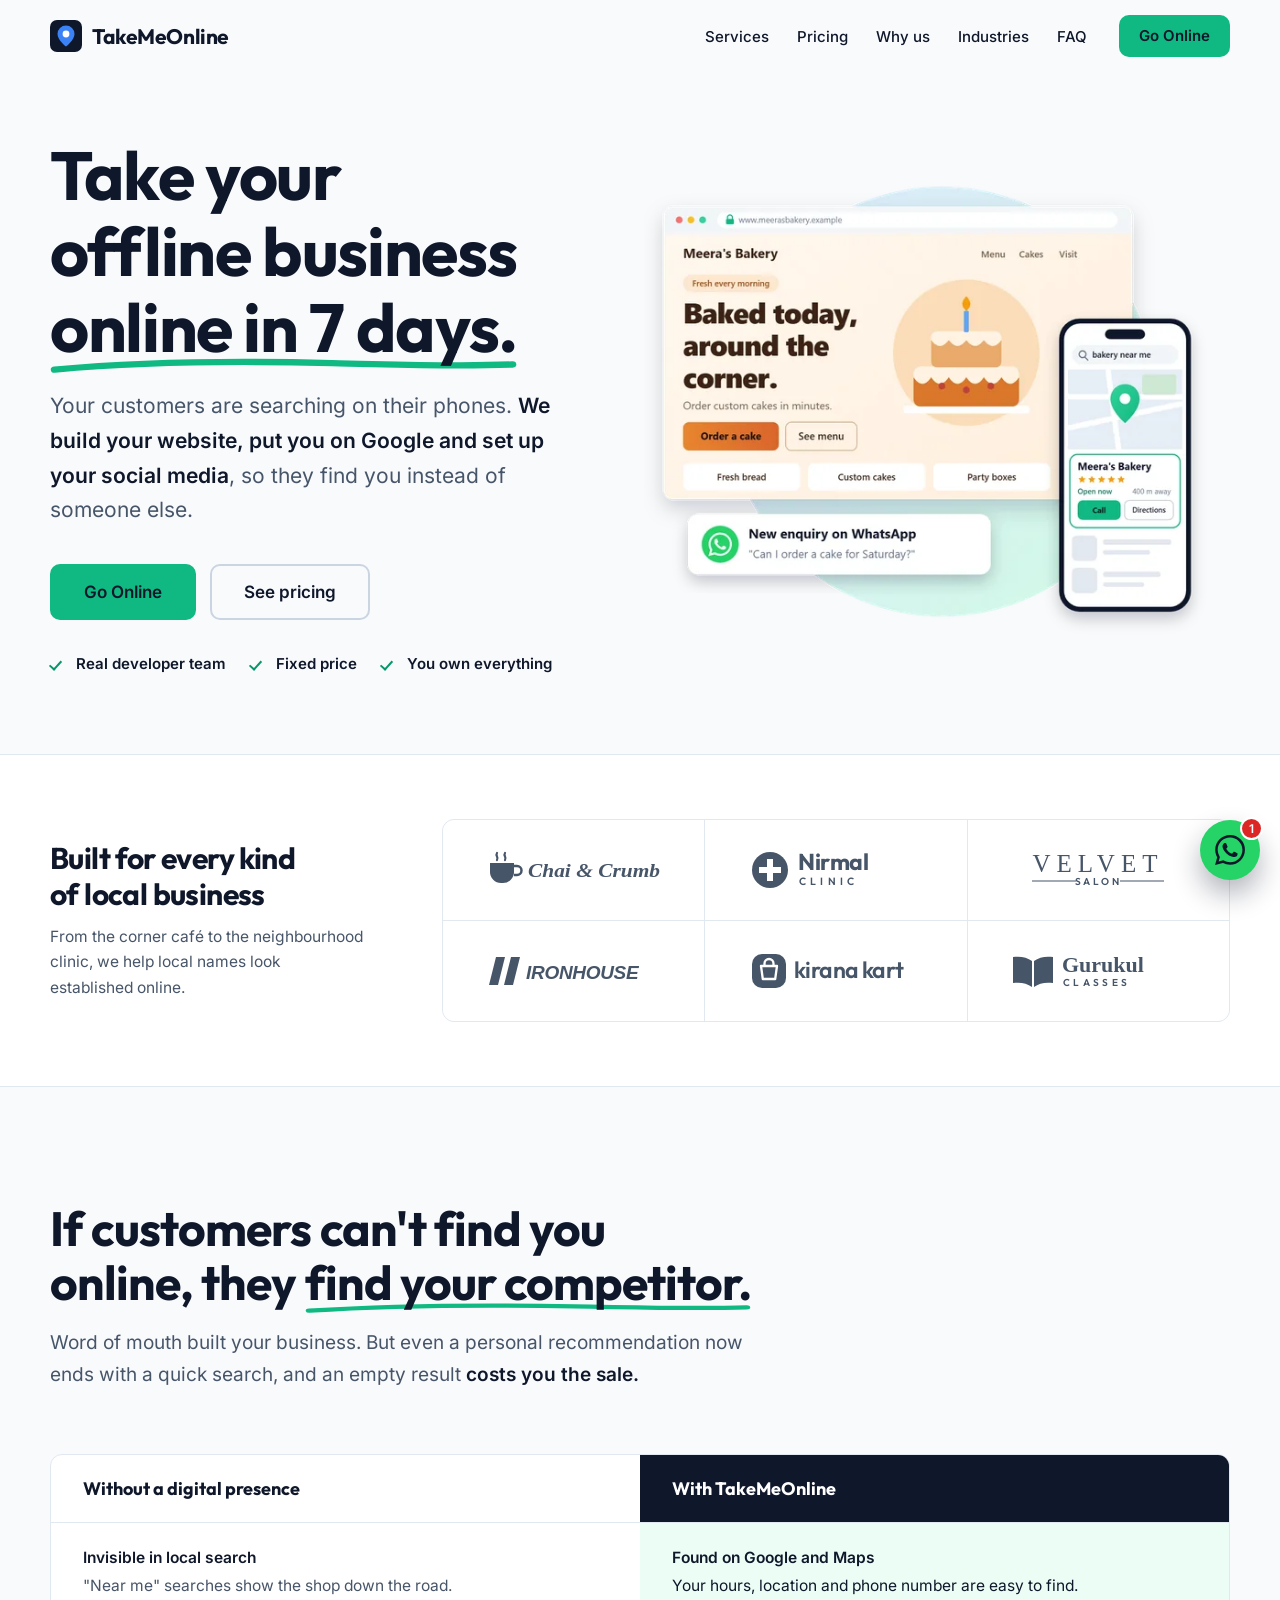
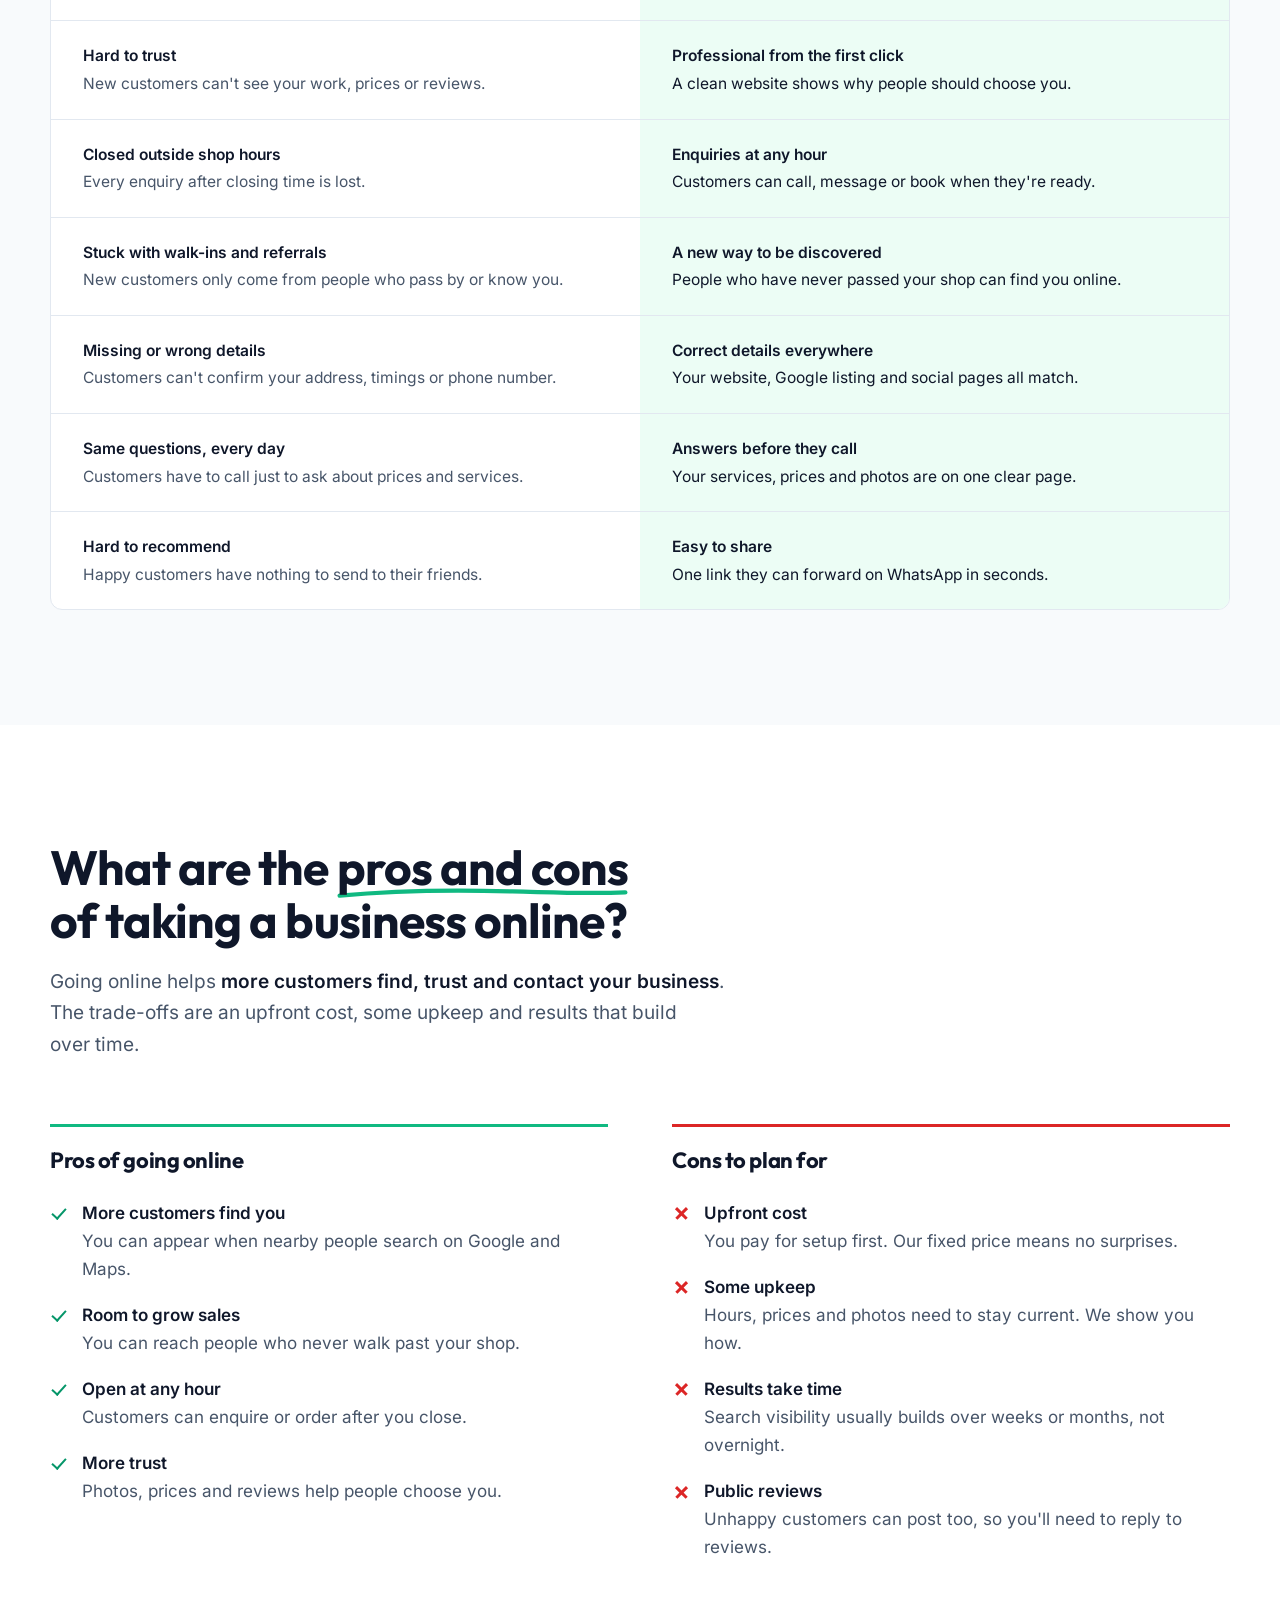
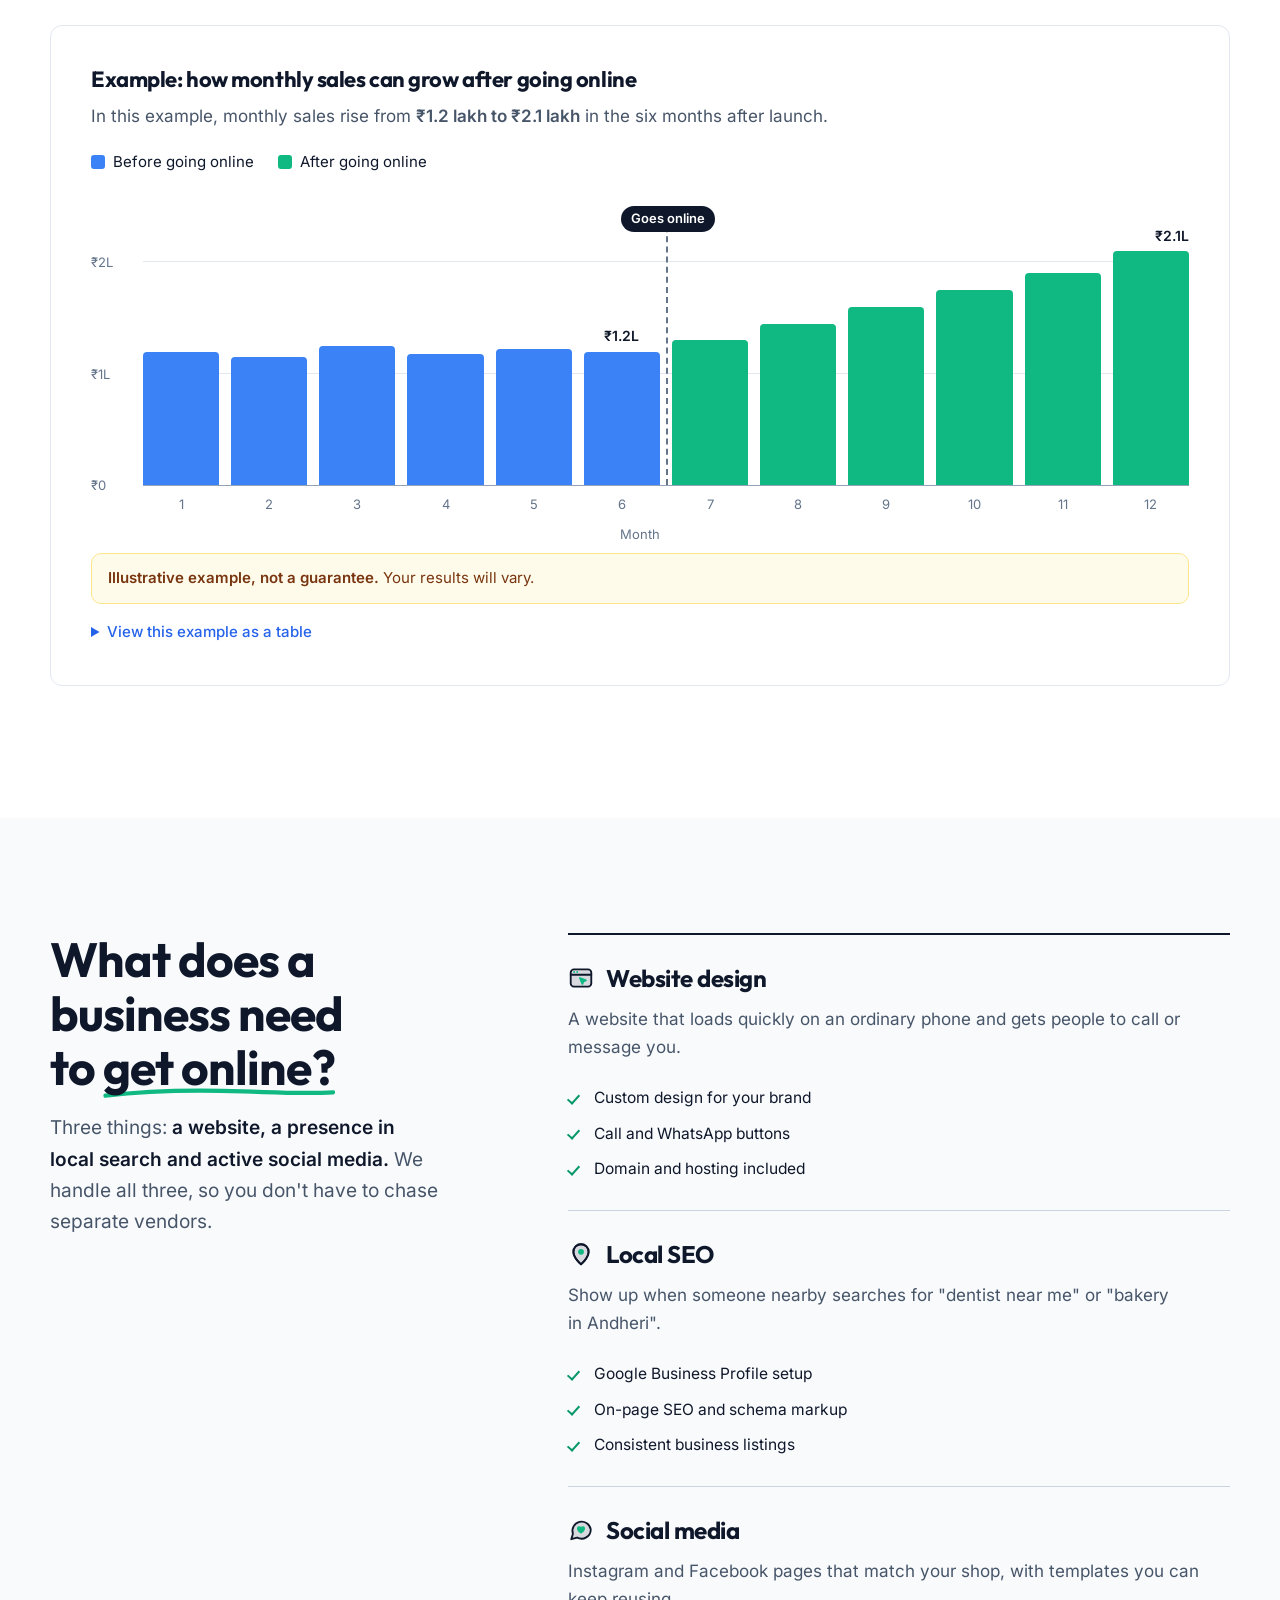
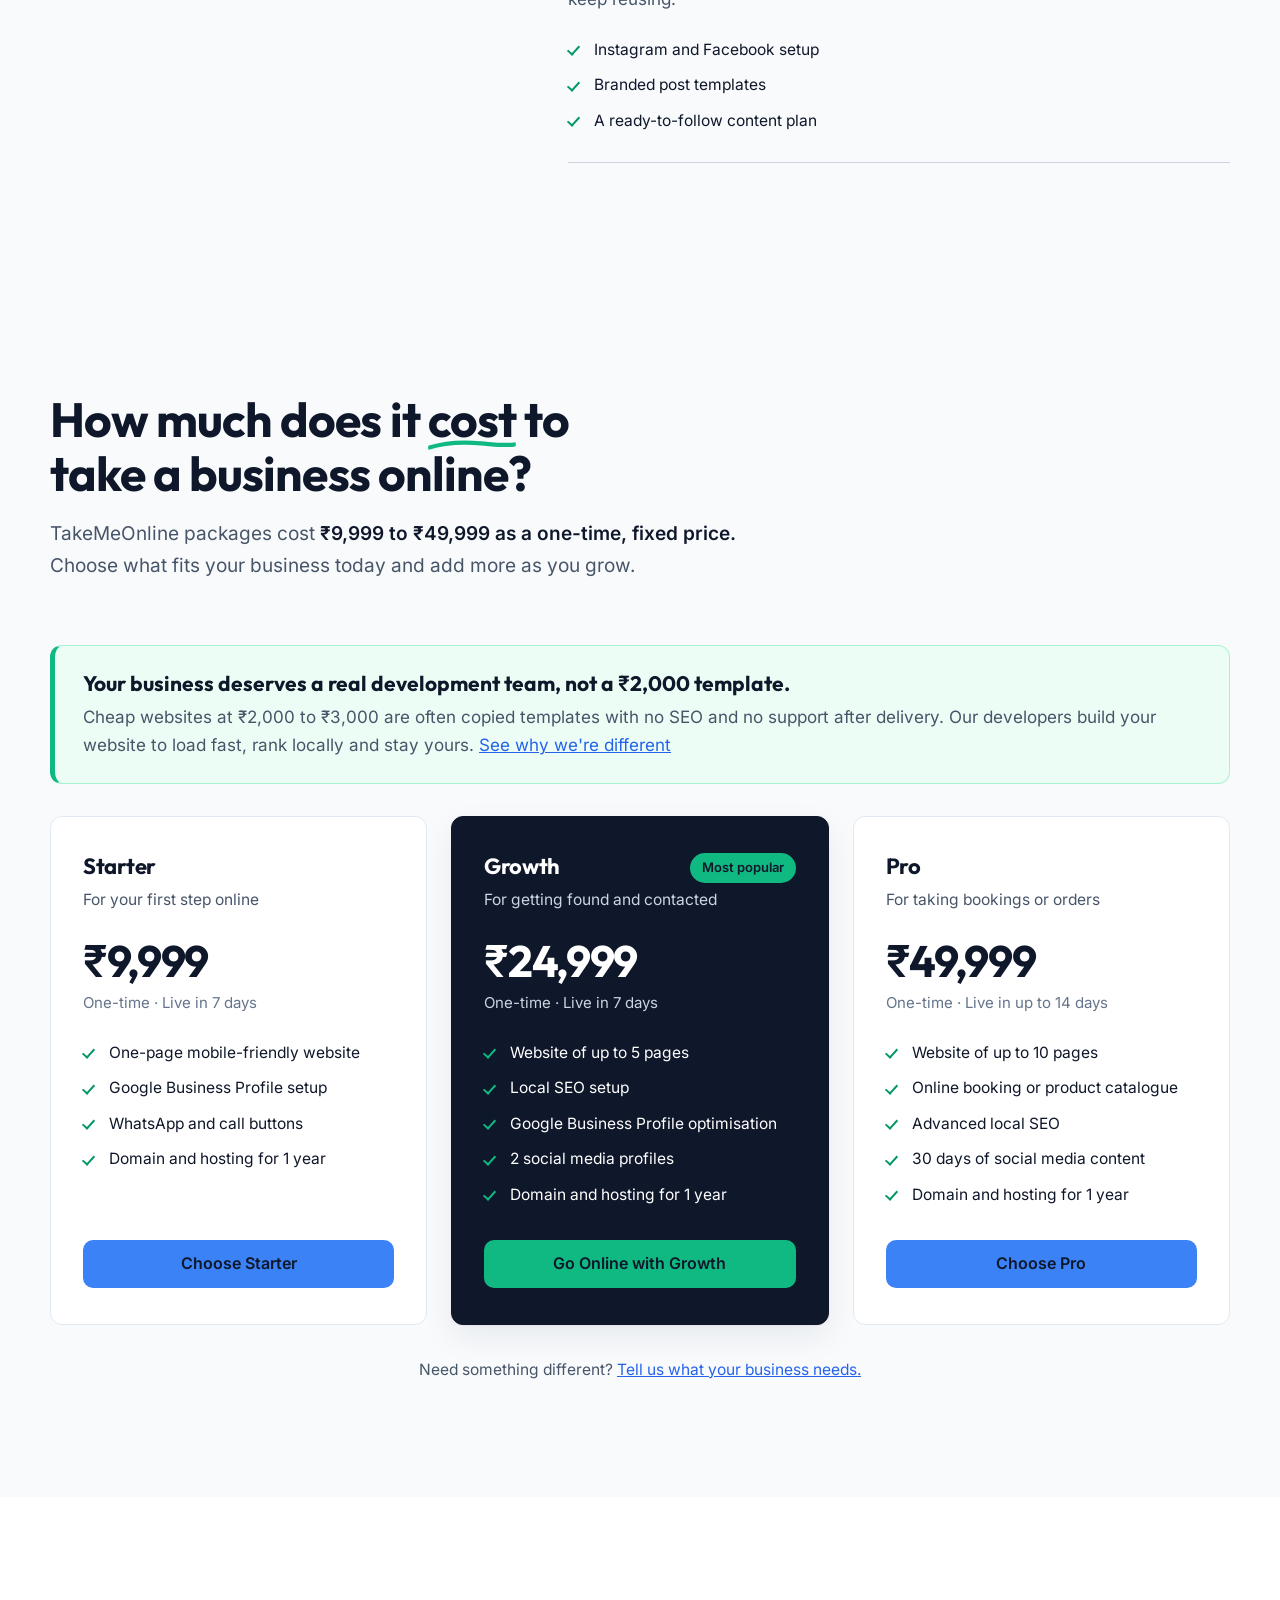
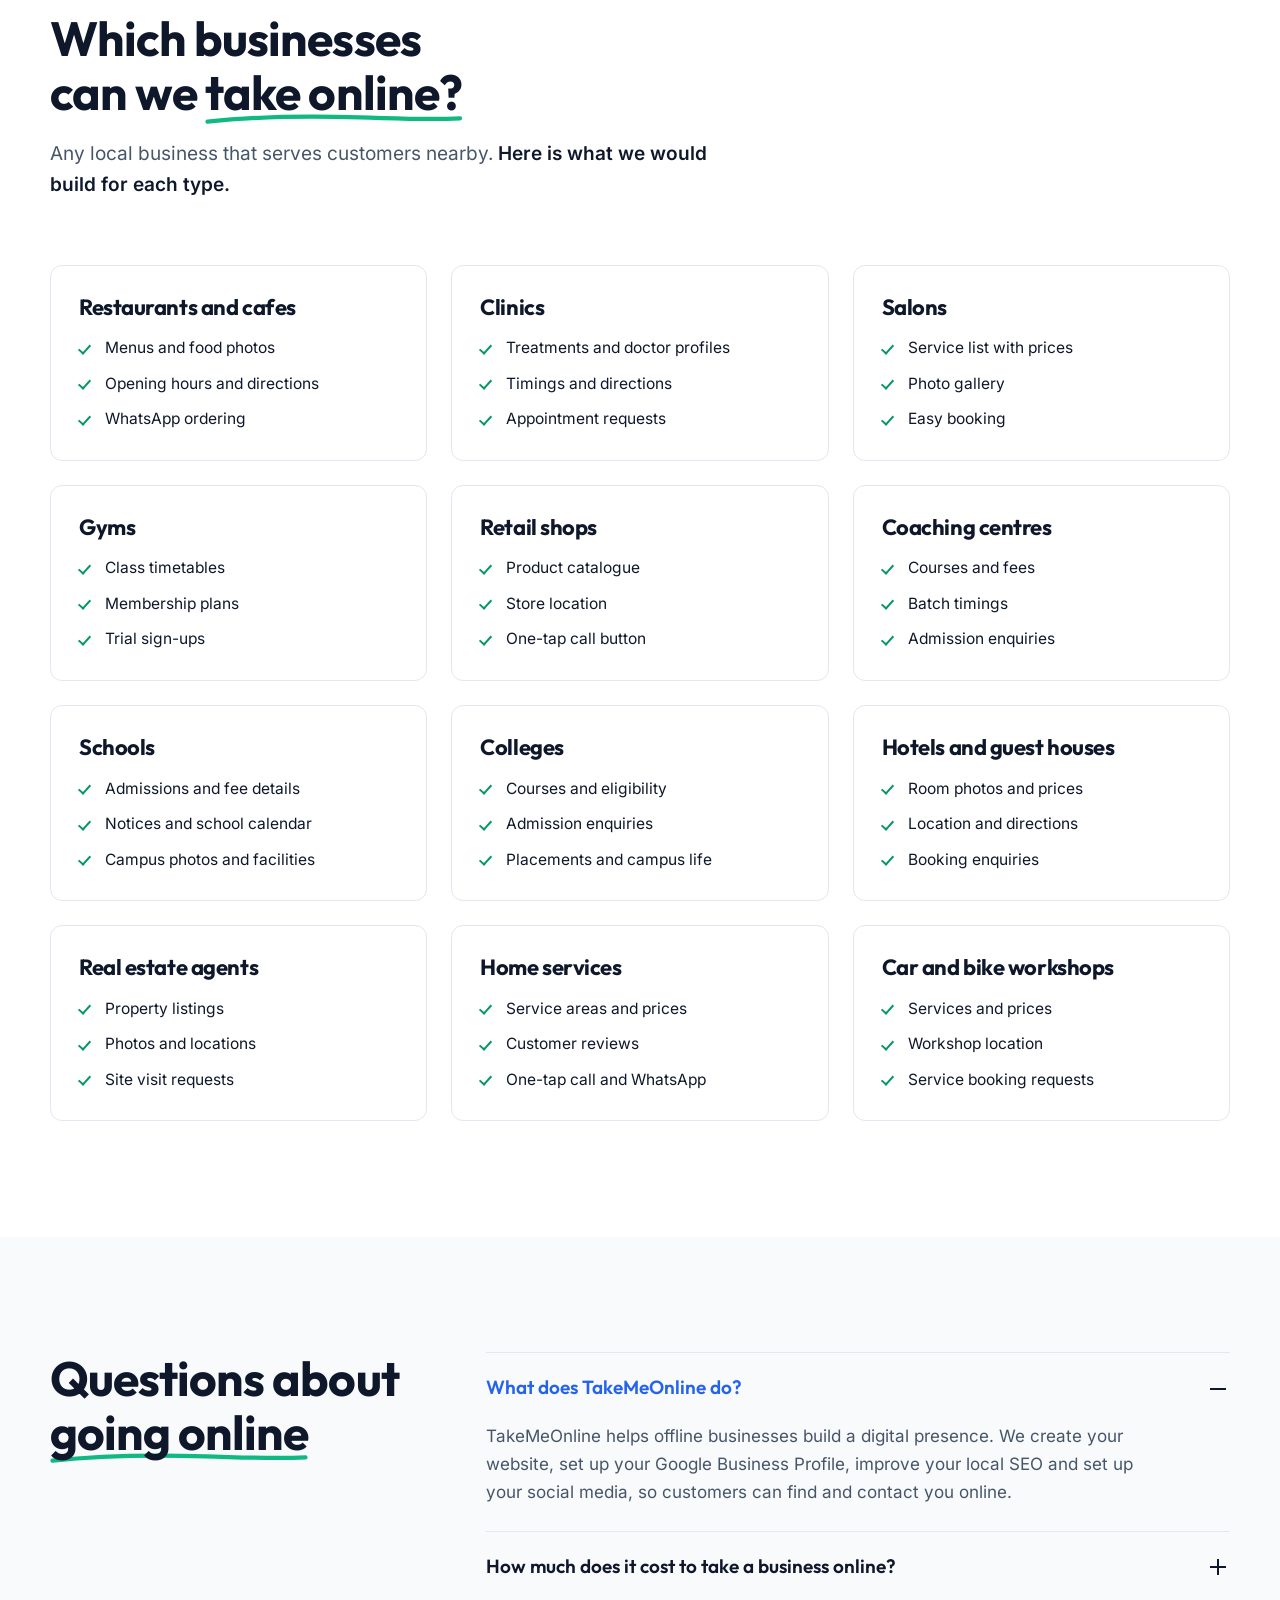
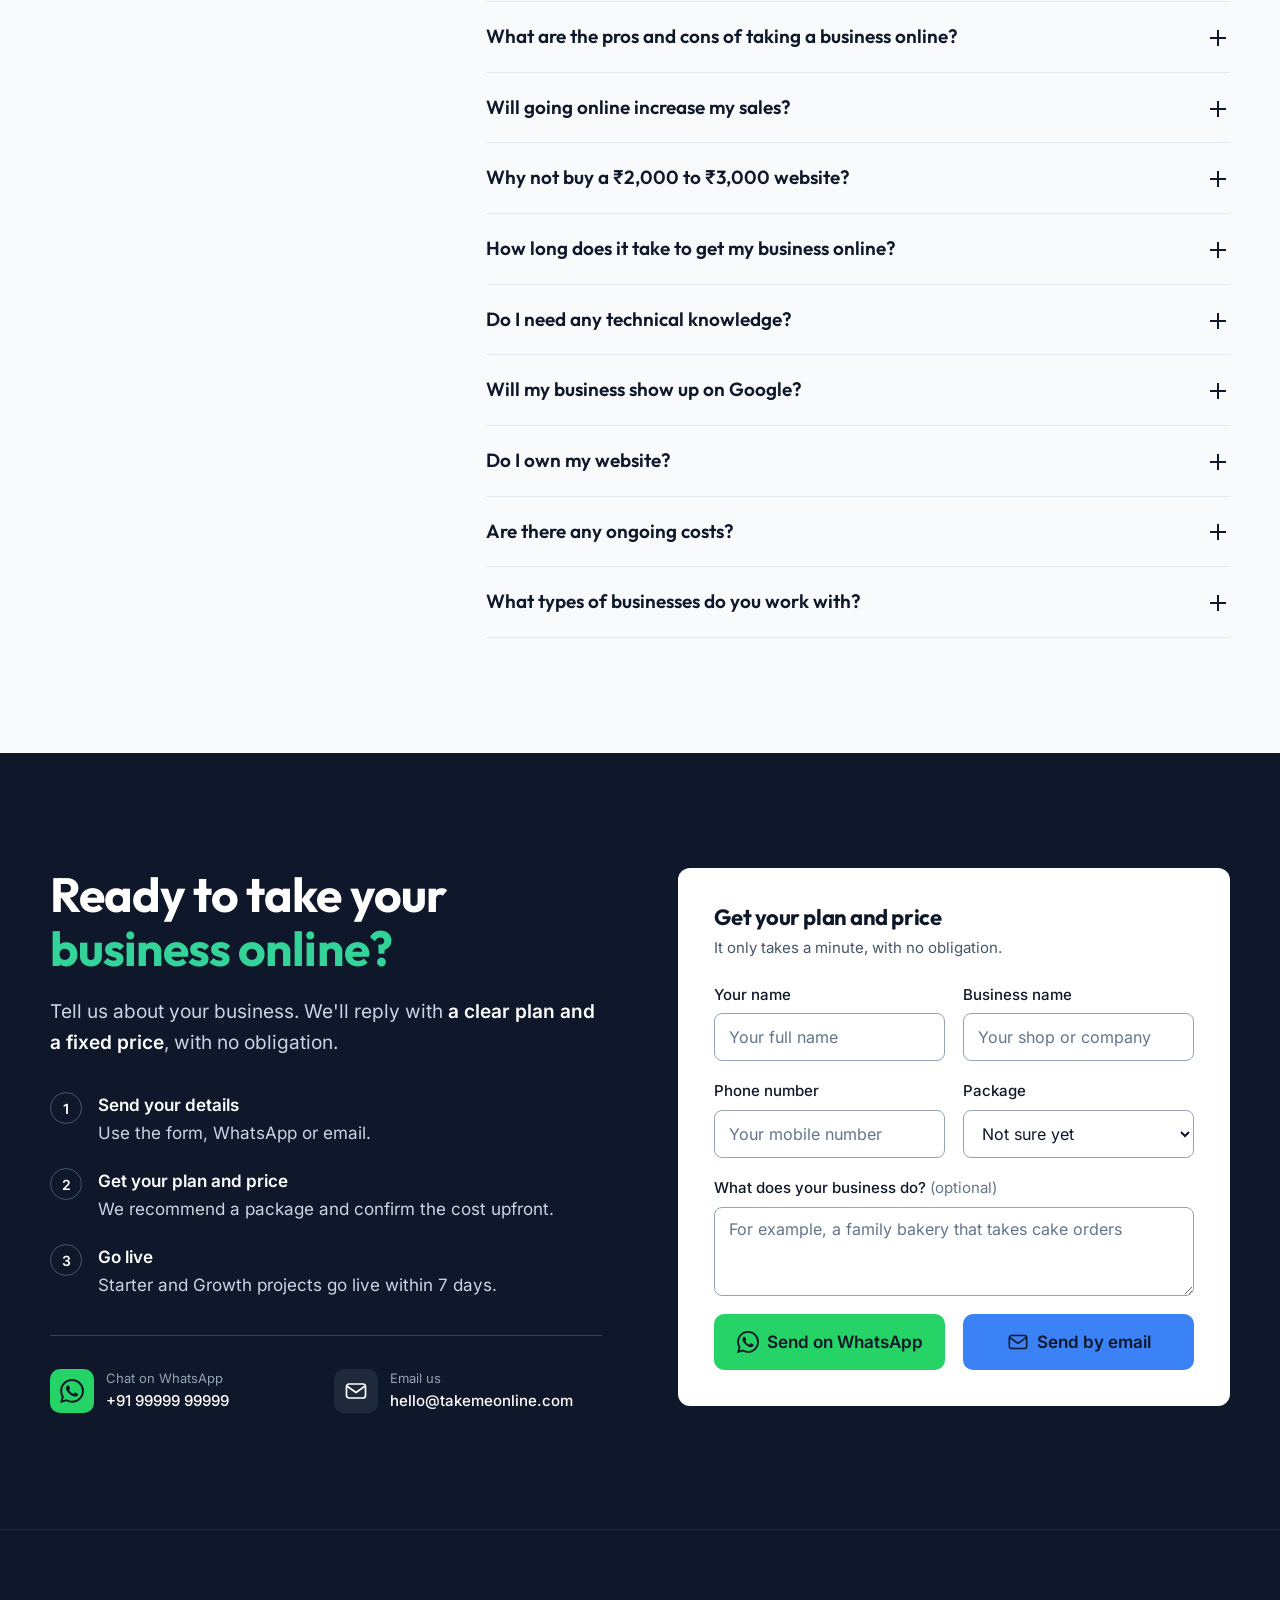
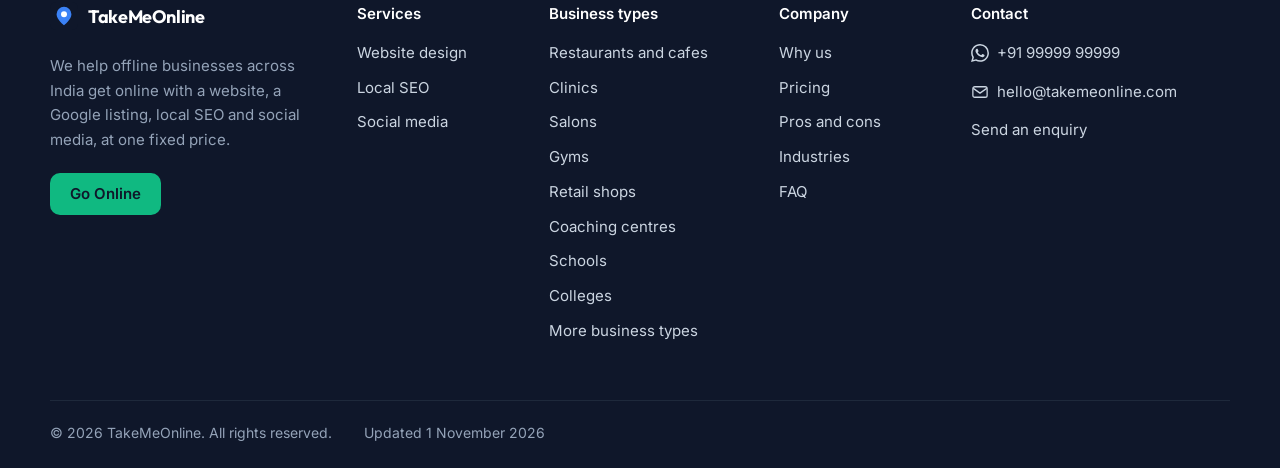
==== index.html @ b9232c1c "first commit" ====
<!DOCTYPE html>
<html lang="en-IN">
<head>
  <meta charset="utf-8">
  <meta name="viewport" content="width=device-width, initial-scale=1">
  <title>TakeMeOnline: Take Your Offline Business Online in 7 Days</title>
  <meta name="description" content="TakeMeOnline gives offline businesses a professional website, a Google listing, local SEO and social media, at a fixed price and live in 7 days.">
  <link rel="canonical" href="https://takemeonline.com/">
  <meta name="robots" content="index, follow, max-image-preview:large">
  <meta name="theme-color" content="#0F172A">

  <meta property="og:type" content="website">
  <meta property="og:site_name" content="TakeMeOnline">
  <meta property="og:locale" content="en_IN">
  <meta property="og:title" content="TakeMeOnline: Take Your Offline Business Online in 7 Days">
  <meta property="og:description" content="A professional website, Google listing, local SEO and social media for offline businesses, at a fixed price.">
  <meta property="og:url" content="https://takemeonline.com/">
  <meta property="og:image" content="https://takemeonline.com/images/og-image.jpg">
  <meta property="og:image:width" content="1200">
  <meta property="og:image:height" content="630">
  <meta name="twitter:card" content="summary_large_image">

  <link rel="icon" href="favicon.svg" type="image/svg+xml">
  <link rel="preload" as="font" type="font/woff2" href="fonts/outfit.woff2" crossorigin>
  <link rel="preload" as="image" type="image/webp" href="images/hero-1200.webp" imagesrcset="images/hero-640.webp 640w, images/hero-828.webp 828w, images/hero-1200.webp 1200w" imagesizes="(max-width: 960px) 92vw, 620px">
  <link rel="stylesheet" href="style.css">
  <script>document.documentElement.classList.add("js");</script>
  <script src="script.js" defer></script>

  <script type="application/ld+json">
{
  "@context": "https://schema.org",
  "@graph": [
    {
      "@type": "ProfessionalService",
      "@id": "https://takemeonline.com/#organization",
      "name": "TakeMeOnline",
      "url": "https://takemeonline.com/",
      "logo": "https://takemeonline.com/images/logo.webp",
      "image": "https://takemeonline.com/images/og-image.jpg",
      "email": "hello@takemeonline.com",
      "description": "TakeMeOnline helps offline businesses build a digital presence with a professional website, a Google Business Profile, local SEO and social media setup.",
      "areaServed": {
        "@type": "Country",
        "name": "India"
      },
      "priceRange": "₹9,999 - ₹49,999",
      "knowsAbout": [
        "Small business website design",
        "Local SEO",
        "Google Business Profile",
        "Social media marketing"
      ],
      "hasOfferCatalog": {
        "@type": "OfferCatalog",
        "name": "Go-online packages",
        "itemListElement": [
          {
            "@type": "Offer",
            "name": "Starter",
            "price": "9999",
            "priceCurrency": "INR",
            "url": "https://takemeonline.com/#pricing",
            "itemOffered": {
              "@type": "Service",
              "name": "Starter go-online package",
              "description": "A mobile-friendly one-page website with Google Business Profile setup and a WhatsApp button."
            }
          },
          {
            "@type": "Offer",
            "name": "Growth",
            "price": "24999",
            "priceCurrency": "INR",
            "url": "https://takemeonline.com/#pricing",
            "itemOffered": {
              "@type": "Service",
              "name": "Growth go-online package",
              "description": "A website of up to 5 pages with local SEO, Google Business Profile optimisation and two social media profiles."
            }
          },
          {
            "@type": "Offer",
            "name": "Pro",
            "price": "49999",
            "priceCurrency": "INR",
            "url": "https://takemeonline.com/#pricing",
            "itemOffered": {
              "@type": "Service",
              "name": "Pro go-online package",
              "description": "A website of up to 10 pages with online booking or a product catalogue, advanced local SEO and 30 days of social media content."
            }
          }
        ]
      },
      "telephone": "+919999999999",
      "contactPoint": {
        "@type": "ContactPoint",
        "contactType": "customer support",
        "telephone": "+919999999999",
        "email": "hello@takemeonline.com",
        "areaServed": "IN",
        "availableLanguage": [
          "en",
          "hi"
        ]
      },
      "address": {
        "@type": "PostalAddress",
        "addressCountry": "IN"
      }
    },
    {
      "@type": "WebSite",
      "@id": "https://takemeonline.com/#website",
      "url": "https://takemeonline.com/",
      "name": "TakeMeOnline",
      "inLanguage": "en-IN",
      "publisher": {
        "@id": "https://takemeonline.com/#organization"
      }
    },
    {
      "@type": "WebPage",
      "@id": "https://takemeonline.com/#webpage",
      "url": "https://takemeonline.com/",
      "name": "TakeMeOnline: Take Your Offline Business Online in 7 Days",
      "description": "TakeMeOnline gives offline businesses a professional website, a Google listing, local SEO and social media, at a fixed price and live in 7 days.",
      "isPartOf": {
        "@id": "https://takemeonline.com/#website"
      },
      "about": {
        "@id": "https://takemeonline.com/#organization"
      },
      "inLanguage": "en-IN",
      "datePublished": "2026-11-01",
      "dateModified": "2026-11-01"
    },
    {
      "@type": "Service",
      "name": "Website design for local businesses",
      "serviceType": "Website design",
      "provider": {
        "@id": "https://takemeonline.com/#organization"
      },
      "description": "Fast, mobile-friendly websites that show what a business offers and make it easy for customers to call, message or visit.",
      "areaServed": {
        "@type": "Country",
        "name": "India"
      }
    },
    {
      "@type": "Service",
      "name": "Local SEO and Google Business Profile",
      "serviceType": "Search engine optimisation",
      "provider": {
        "@id": "https://takemeonline.com/#organization"
      },
      "description": "Google Business Profile setup, on-page SEO and consistent business listings that help nearby customers find a business in Google Search and Maps.",
      "areaServed": {
        "@type": "Country",
        "name": "India"
      }
    },
    {
      "@type": "Service",
      "name": "Social media setup and content",
      "serviceType": "Social media marketing",
      "provider": {
        "@id": "https://takemeonline.com/#organization"
      },
      "description": "Professional Instagram and Facebook profiles with branded templates and a simple content plan.",
      "areaServed": {
        "@type": "Country",
        "name": "India"
      }
    },
    {
      "@type": "FAQPage",
      "@id": "https://takemeonline.com/#faq",
      "mainEntity": [
        {
          "@type": "Question",
          "name": "What does TakeMeOnline do?",
          "acceptedAnswer": {
            "@type": "Answer",
            "text": "TakeMeOnline helps offline businesses build a digital presence. We create your website, set up your Google Business Profile, improve your local SEO and set up your social media, so customers can find and contact you online."
          }
        },
        {
          "@type": "Question",
          "name": "How much does it cost to take a business online?",
          "acceptedAnswer": {
            "@type": "Answer",
            "text": "Our one-time packages start at ₹9,999 for a one-page website with a Google Business Profile. The Growth package costs ₹24,999 and the Pro package costs ₹49,999. The price is fixed and agreed before work begins."
          }
        },
        {
          "@type": "Question",
          "name": "What are the pros and cons of taking a business online?",
          "acceptedAnswer": {
            "@type": "Answer",
            "text": "The main pros are that more customers can find you on Google and Maps, you can receive enquiries at any hour, and photos, prices and reviews build trust. The main cons are the upfront cost, the upkeep needed to keep information current, search results that take time to build, and public reviews that need replies."
          }
        },
        {
          "@type": "Question",
          "name": "Will going online increase my sales?",
          "acceptedAnswer": {
            "@type": "Answer",
            "text": "It can, because more people can find and contact your business, but it is not guaranteed. Results depend on your location, your competition, your offer and how well you keep your online profiles updated."
          }
        },
        {
          "@type": "Question",
          "name": "Why not buy a ₹2,000 to ₹3,000 website?",
          "acceptedAnswer": {
            "@type": "Answer",
            "text": "Websites at ₹2,000 to ₹3,000 are often copied templates with no SEO, slow loading and no support after delivery, so they rarely bring in customers. TakeMeOnline is a real development team that builds your website for speed and local search, and supports you through launch."
          }
        },
        {
          "@type": "Question",
          "name": "How long does it take to get my business online?",
          "acceptedAnswer": {
            "@type": "Answer",
            "text": "Starter and Growth projects go live within 7 days of receiving your business details and photos. Pro projects take up to 14 days because they include more pages and features."
          }
        },
        {
          "@type": "Question",
          "name": "Do I need any technical knowledge?",
          "acceptedAnswer": {
            "@type": "Answer",
            "text": "No. You tell us about your business and share your photos. We handle the design, setup and publishing, then show you how to make simple updates."
          }
        },
        {
          "@type": "Question",
          "name": "Will my business show up on Google?",
          "acceptedAnswer": {
            "@type": "Answer",
            "text": "We set up your website and Google Business Profile so your business can appear in Google Search and Maps. Google controls its own rankings, so no honest provider can guarantee the top position, but these steps give you a strong foundation for local search."
          }
        },
        {
          "@type": "Question",
          "name": "Do I own my website?",
          "acceptedAnswer": {
            "@type": "Answer",
            "text": "Yes. Your domain name, website content and business profiles are registered in your business's name, so they stay yours even if you stop working with us."
          }
        },
        {
          "@type": "Question",
          "name": "Are there any ongoing costs?",
          "acceptedAnswer": {
            "@type": "Answer",
            "text": "Every package includes your domain and hosting for the first year. After that, you only pay the yearly domain and hosting renewal. Ongoing social media or SEO support is optional."
          }
        },
        {
          "@type": "Question",
          "name": "What types of businesses do you work with?",
          "acceptedAnswer": {
            "@type": "Answer",
            "text": "We work with local and offline businesses of all kinds, including shops, restaurants, cafes, clinics, salons, gyms, schools, colleges, coaching centres, hotels, real estate agents, workshops and home-service providers."
          }
        }
      ]
    }
  ]
}
  </script>
</head>
<body>
  <svg width="0" height="0" style="position:absolute" aria-hidden="true">
    <symbol id="i-web" viewBox="0 0 24 24"><rect x="2.5" y="4" width="19" height="16" rx="3" fill="currentColor" fill-opacity=".14"/><path d="M2.5 9h19"/><circle cx="5.700" cy="6.500" r=".9" fill="#10B981" stroke="none"/><circle cx="8.500" cy="6.500" r=".9" fill="#10B981" stroke="none"/><path d="m11 12 5.500 2.200-2.300.9-.9 2.300z" fill="#10B981" stroke="#10B981"/></symbol>
    <symbol id="i-seo" viewBox="0 0 24 24"><path d="M12 21.500s7-5.700 7-11.500a7 7 0 1 0-14 0c0 5.800 7 11.500 7 11.500z" fill="currentColor" fill-opacity=".14"/><path d="M12 21.500s7-5.700 7-11.500a7 7 0 1 0-14 0c0 5.800 7 11.500 7 11.500z"/><circle cx="12" cy="10" r="2.700" fill="#10B981" stroke="none"/></symbol>
    <symbol id="i-social" viewBox="0 0 24 24"><path d="M21 11.500a8.500 8.500 0 0 1-12.600 7.450L3 20.500l1.550-5A8.500 8.500 0 1 1 21 11.500z" fill="currentColor" fill-opacity=".14"/><path d="M12 15.300s-3.700-2.200-3.700-4.800a2.050 2.050 0 0 1 3.700-1.200 2.050 2.050 0 0 1 3.700 1.200c0 2.600-3.700 4.800-3.700 4.800z" fill="#10B981" stroke="none"/></symbol>
    <symbol id="i-mail" viewBox="0 0 24 24"><rect x="2.500" y="5" width="19" height="14" rx="2.500"/><path d="m3.500 7.500 8.500 6 8.500-6"/></symbol>
    <symbol id="i-wa" viewBox="0 0 24 24"><path d="M17.472 14.382c-.297-.149-1.758-.867-2.03-.967-.273-.099-.471-.148-.67.15-.197.297-.767.966-.94 1.164-.173.199-.347.223-.644.075-.297-.15-1.255-.463-2.39-1.475-.883-.788-1.48-1.761-1.653-2.059-.173-.297-.018-.458.13-.606.134-.133.298-.347.446-.52.149-.174.198-.298.298-.497.099-.198.05-.371-.025-.52-.075-.149-.669-1.612-.916-2.207-.242-.579-.487-.5-.669-.51-.173-.008-.371-.01-.57-.01-.198 0-.52.074-.792.372-.272.297-1.04 1.016-1.04 2.479 0 1.462 1.065 2.875 1.213 3.074.149.198 2.096 3.2 5.077 4.487.709.306 1.262.489 1.694.625.712.227 1.36.195 1.871.118.571-.085 1.758-.719 2.006-1.413.248-.694.248-1.289.173-1.413-.074-.124-.272-.198-.57-.347m-5.421 7.403h-.004a9.87 9.87 0 0 1-5.031-1.378l-.361-.214-3.741.982.998-3.648-.235-.374a9.86 9.86 0 0 1-1.51-5.26c.001-5.45 4.436-9.884 9.888-9.884 2.64 0 5.122 1.03 6.988 2.898a9.825 9.825 0 0 1 2.893 6.994c-.003 5.45-4.437 9.884-9.885 9.884m8.413-18.297A11.815 11.815 0 0 0 12.05 0C5.495 0 .16 5.335.157 11.892c0 2.096.547 4.142 1.588 5.945L.057 24l6.305-1.654a11.882 11.882 0 0 0 5.683 1.448h.005c6.554 0 11.89-5.335 11.893-11.893a11.821 11.821 0 0 0-3.48-8.413z" fill="currentColor" stroke="none"/></symbol>
  </svg>
  <a class="skip-link" href="#main">Skip to content</a>

  <header class="site-header">
    <div class="container header-inner">
      <a class="brand" href="#top" aria-label="TakeMeOnline home">
        <img src="favicon.svg" alt="" width="32" height="32">
        TakeMeOnline
      </a>
      <button class="nav-toggle" type="button" aria-label="Open menu" aria-expanded="false" aria-controls="site-nav">
        <svg width="24" height="24" viewBox="0 0 24 24" fill="none" stroke="currentColor" stroke-width="2" stroke-linecap="round" aria-hidden="true"><path d="M4 7h16M4 12h16M4 17h16"/></svg>
      </button>
      <nav class="site-nav" id="site-nav" aria-label="Main">
        <ul>
          <li><a href="#services">Services</a></li>
          <li><a href="#pricing">Pricing</a></li>
          <li><a href="why-us.html">Why us</a></li>
          <li><a href="#work">Industries</a></li>
          <li><a href="#faq">FAQ</a></li>
        </ul>
        <a class="btn btn-go btn-sm" href="#contact">Go Online</a>
      </nav>
    </div>
  </header>

  <main id="main">
    <section class="hero" id="top">
      <div class="container hero-grid">
        <div>
          <h1>Take your offline business <mark>online in 7 days.</mark></h1>
          <p class="hero-lead">Your customers are searching on their phones. <strong>We build your website, put you on Google and set up your social media</strong>, so they find you instead of someone else.</p>
          <div class="hero-actions">
            <a class="btn btn-go btn-lg" href="#contact">Go Online</a>
            <a class="btn btn-outline btn-lg" href="#pricing">See pricing</a>
          </div>
          <ul class="hero-points">
            <li>Real developer team</li>
            <li>Fixed price</li>
            <li>You own everything</li>
          </ul>
        </div>
        <div class="hero-media">
          <img src="images/hero-1200.webp" srcset="images/hero-640.webp 640w, images/hero-828.webp 828w, images/hero-1200.webp 1200w" sizes="(max-width: 960px) 92vw, 620px" width="1200" height="960" fetchpriority="high" alt="Sample bakery website in a browser beside a phone showing the same bakery as the top result for bakery near me">
        </div>
      </div>
    </section>

    <!-- These logos are fictional examples. Replace them with real client logos when you have them. -->
    <section class="logos" aria-labelledby="logos-title">
      <div class="container logos-inner">
        <div class="logos-intro">
          <h2 id="logos-title">Built for every kind of local business</h2>
          <p>From the corner café to the neighbourhood clinic, we help local names look established online.</p>
        </div>
        <ul class="logo-grid">
          <li><svg class="brand-logo" viewBox="0 0 180 52" role="img" aria-label="Chai and Crumb logo"><path d="M6 19h24v9a11 11 0 0 1-11 11h-2A11 11 0 0 1 6 28z"/><path d="M30 22h3a4.500 4.500 0 0 1 0 9h-3" fill="none" stroke="currentColor" stroke-width="2.500"/><path d="M13 9c-2 3 2 4 0 7M21 9c-2 3 2 4 0 7" fill="none" stroke="currentColor" stroke-width="2.200" stroke-linecap="round"/><text x="44" y="33" textLength="132" lengthAdjust="spacingAndGlyphs" font-family="Georgia, 'Times New Roman', serif" font-style="italic" font-size="18" font-weight="700">Chai &amp; Crumb</text></svg></li>
          <li><svg class="brand-logo" viewBox="0 0 180 52" role="img" aria-label="Nirmal Clinic logo"><circle cx="24" cy="26" r="18"/><path d="M21 15h6v8h8v6h-8v8h-6v-8h-8v-6h8z" fill="#fff"/><text x="52" y="26" font-family="'Outfit', 'Segoe UI', Arial, sans-serif" font-size="23" font-weight="700" letter-spacing="-.5">Nirmal</text><text x="53" y="41" font-family="'Outfit', 'Segoe UI', Arial, sans-serif" font-size="10.500" font-weight="600" letter-spacing="4.200">CLINIC</text></svg></li>
          <li><svg class="brand-logo" viewBox="0 0 180 52" role="img" aria-label="Velvet Salon logo"><text x="90" y="28" text-anchor="middle" font-family="Georgia, 'Times New Roman', serif" font-size="25" letter-spacing="6">VELVET</text><path d="M24 37h44M112 37h44" stroke="currentColor" stroke-width="1.200"/><text x="90" y="41" text-anchor="middle" font-family="'Outfit', 'Segoe UI', Arial, sans-serif" font-size="10" font-weight="600" letter-spacing="2.600">SALON</text></svg></li>
          <li><svg class="brand-logo" viewBox="0 0 180 52" role="img" aria-label="Ironhouse Gym logo"><path d="M12 12h9l-7 28H5zM27 12h9l-7 28h-9z"/><text x="42" y="34" font-family="'Arial Black', Impact, 'Segoe UI', sans-serif" font-size="19" font-style="italic" font-weight="900" letter-spacing="-.3">IRONHOUSE</text></svg></li>
          <li><svg class="brand-logo" viewBox="0 0 180 52" role="img" aria-label="Kirana Kart logo"><rect x="6" y="9" width="34" height="34" rx="10"/><path d="M15 21h16l-1.800 13H16.800zM18.500 21v-2.500a4.500 4.500 0 0 1 9 0V21" fill="none" stroke="#fff" stroke-width="2.300" stroke-linejoin="round"/><text x="48" y="33" font-family="'Outfit', 'Segoe UI', Arial, sans-serif" font-size="23" font-weight="600" letter-spacing="-.6">kirana kart</text></svg></li>
          <li><svg class="brand-logo" viewBox="0 0 180 52" role="img" aria-label="Gurukul Classes logo"><path d="M24 16c-5-4-12-5-19-4v26c7-1 14 0 19 4zM26 16c5-4 12-5 19-4v26c-7-1-14 0-19 4z"/><text x="54" y="27" font-family="Georgia, 'Times New Roman', serif" font-size="22" font-weight="700">Gurukul</text><text x="55" y="41" font-family="'Outfit', 'Segoe UI', Arial, sans-serif" font-size="10" font-weight="600" letter-spacing="3.300">CLASSES</text></svg></li>
        </ul>
      </div>
    </section>

    <section class="section" id="why" aria-labelledby="why-title">
      <div class="container">
        <div class="section-head reveal">
          <h2 id="why-title">If customers can't find you online, they <mark>find your competitor.</mark></h2>
          <p>Word of mouth built your business. But even a personal recommendation now ends with a quick search, and an empty result <strong>costs you the sale.</strong></p>
        </div>
        <div class="shift-wrap reveal">
          <table class="shift">
            <thead>
              <tr>
                <th scope="col">Without a digital presence</th>
                <th scope="col">With TakeMeOnline</th>
              </tr>
            </thead>
            <tbody>
              <tr>
                <td><strong>Invisible in local search</strong>"Near me" searches show the shop down the road.</td>
                <td><strong>Found on Google and Maps</strong>Your hours, location and phone number are easy to find.</td>
              </tr>
              <tr>
                <td><strong>Hard to trust</strong>New customers can't see your work, prices or reviews.</td>
                <td><strong>Professional from the first click</strong>A clean website shows why people should choose you.</td>
              </tr>
              <tr>
                <td><strong>Closed outside shop hours</strong>Every enquiry after closing time is lost.</td>
                <td><strong>Enquiries at any hour</strong>Customers can call, message or book when they're ready.</td>
              </tr>
              <tr>
                <td><strong>Stuck with walk-ins and referrals</strong>New customers only come from people who pass by or know you.</td>
                <td><strong>A new way to be discovered</strong>People who have never passed your shop can find you online.</td>
              </tr>
              <tr>
                <td><strong>Missing or wrong details</strong>Customers can't confirm your address, timings or phone number.</td>
                <td><strong>Correct details everywhere</strong>Your website, Google listing and social pages all match.</td>
              </tr>
              <tr>
                <td><strong>Same questions, every day</strong>Customers have to call just to ask about prices and services.</td>
                <td><strong>Answers before they call</strong>Your services, prices and photos are on one clear page.</td>
              </tr>
              <tr>
                <td><strong>Hard to recommend</strong>Happy customers have nothing to send to their friends.</td>
                <td><strong>Easy to share</strong>One link they can forward on WhatsApp in seconds.</td>
              </tr>
            </tbody>
          </table>
        </div>
      </div>
    </section>

    <section class="section section-white" id="pros-cons" aria-labelledby="pros-cons-title">
      <div class="container">
        <div class="section-head reveal">
          <h2 id="pros-cons-title">What are the <mark>pros and cons</mark> of taking a business online?</h2>
          <p>Going online helps <strong>more customers find, trust and contact your business</strong>. The trade-offs are an upfront cost, some upkeep and results that build over time.</p>
        </div>
        <div class="compare reveal">
          <div class="compare-card compare-pros">
            <h3>Pros of going online</h3>
            <ul>
              <li><strong>More customers find you</strong> You can appear when nearby people search on Google and Maps.</li>
              <li><strong>Room to grow sales</strong> You can reach people who never walk past your shop.</li>
              <li><strong>Open at any hour</strong> Customers can enquire or order after you close.</li>
              <li><strong>More trust</strong> Photos, prices and reviews help people choose you.</li>
            </ul>
          </div>
          <div class="compare-card compare-cons">
            <h3>Cons to plan for</h3>
            <ul>
              <li><strong>Upfront cost</strong> You pay for setup first. Our fixed price means no surprises.</li>
              <li><strong>Some upkeep</strong> Hours, prices and photos need to stay current. We show you how.</li>
              <li><strong>Results take time</strong> Search visibility usually builds over weeks or months, not overnight.</li>
              <li><strong>Public reviews</strong> Unhappy customers can post too, so you'll need to reply to reviews.</li>
            </ul>
          </div>
        </div>
        <figure class="chart-card reveal" style="margin-inline:0">
          <h3>Example: how monthly sales can grow after going online</h3>
          <p>In this example, monthly sales rise from <strong>₹1.2 lakh to ₹2.1 lakh</strong> in the six months after launch.</p>
          <ul class="chart-legend">
            <li><span class="chart-swatch" aria-hidden="true"></span>Before going online</li>
            <li><span class="chart-swatch chart-swatch-after" aria-hidden="true"></span>After going online</li>
          </ul>
          <div class="chart-area">
            <div class="chart-tick" style="bottom:40%"><span>₹1L</span></div>
            <div class="chart-tick" style="bottom:80%"><span>₹2L</span></div>
            <div class="chart-tick" style="bottom:0;border:0"><span>₹0</span></div>
            <div class="chart-bars">
              <div class="bar-col bar-start" style="--v:48.0%" tabindex="0" role="img" aria-label="Month 1: ₹1.20 lakh" data-tip="Month 1: ₹1.20 lakh"><i></i></div>
              <div class="bar-col bar-start" style="--v:46.0%" tabindex="0" role="img" aria-label="Month 2: ₹1.15 lakh" data-tip="Month 2: ₹1.15 lakh"><i></i></div>
              <div class="bar-col" style="--v:50.0%" tabindex="0" role="img" aria-label="Month 3: ₹1.25 lakh" data-tip="Month 3: ₹1.25 lakh"><i></i></div>
              <div class="bar-col" style="--v:47.2%" tabindex="0" role="img" aria-label="Month 4: ₹1.18 lakh" data-tip="Month 4: ₹1.18 lakh"><i></i></div>
              <div class="bar-col" style="--v:48.8%" tabindex="0" role="img" aria-label="Month 5: ₹1.22 lakh" data-tip="Month 5: ₹1.22 lakh"><i></i></div>
              <div class="bar-col" style="--v:48.0%" tabindex="0" role="img" aria-label="Month 6: ₹1.20 lakh" data-tip="Month 6: ₹1.20 lakh"><i></i><span class="bar-value" aria-hidden="true">₹1.2L</span></div>
              <div class="bar-col bar-after" style="--v:52.0%" tabindex="0" role="img" aria-label="Month 7: ₹1.30 lakh" data-tip="Month 7: ₹1.30 lakh"><i></i></div>
              <div class="bar-col bar-after" style="--v:58.0%" tabindex="0" role="img" aria-label="Month 8: ₹1.45 lakh" data-tip="Month 8: ₹1.45 lakh"><i></i></div>
              <div class="bar-col bar-after" style="--v:64.0%" tabindex="0" role="img" aria-label="Month 9: ₹1.60 lakh" data-tip="Month 9: ₹1.60 lakh"><i></i></div>
              <div class="bar-col bar-after" style="--v:70.0%" tabindex="0" role="img" aria-label="Month 10: ₹1.75 lakh" data-tip="Month 10: ₹1.75 lakh"><i></i></div>
              <div class="bar-col bar-after bar-end" style="--v:76.0%" tabindex="0" role="img" aria-label="Month 11: ₹1.90 lakh" data-tip="Month 11: ₹1.90 lakh"><i></i></div>
              <div class="bar-col bar-after bar-end" style="--v:84.0%" tabindex="0" role="img" aria-label="Month 12: ₹2.10 lakh" data-tip="Month 12: ₹2.10 lakh"><i></i><span class="bar-value" aria-hidden="true">₹2.1L</span></div>
            </div>
            <div class="chart-divider" aria-hidden="true"><span>Goes online</span></div>
          </div>
          <div class="chart-months" aria-hidden="true"><span>1</span><span>2</span><span>3</span><span>4</span><span>5</span><span>6</span><span>7</span><span>8</span><span>9</span><span>10</span><span>11</span><span>12</span></div>
          <p class="chart-axis-title">Month</p>
          <p class="chart-disclaimer"><strong>Illustrative example, not a guarantee.</strong> Your results will vary.</p>
          <details class="chart-table">
            <summary>View this example as a table</summary>
            <table>
              <thead><tr><th scope="col">Month</th><th scope="col">Example sales</th><th scope="col">Period</th></tr></thead>
              <tbody>
                <tr><td>1</td><td>₹1.20 lakh</td><td>Before going online</td></tr>
                <tr><td>2</td><td>₹1.15 lakh</td><td>Before going online</td></tr>
                <tr><td>3</td><td>₹1.25 lakh</td><td>Before going online</td></tr>
                <tr><td>4</td><td>₹1.18 lakh</td><td>Before going online</td></tr>
                <tr><td>5</td><td>₹1.22 lakh</td><td>Before going online</td></tr>
                <tr><td>6</td><td>₹1.20 lakh</td><td>Before going online</td></tr>
                <tr><td>7</td><td>₹1.30 lakh</td><td>After going online</td></tr>
                <tr><td>8</td><td>₹1.45 lakh</td><td>After going online</td></tr>
                <tr><td>9</td><td>₹1.60 lakh</td><td>After going online</td></tr>
                <tr><td>10</td><td>₹1.75 lakh</td><td>After going online</td></tr>
                <tr><td>11</td><td>₹1.90 lakh</td><td>After going online</td></tr>
                <tr><td>12</td><td>₹2.10 lakh</td><td>After going online</td></tr>
              </tbody>
            </table>
          </details>
        </figure>
      </div>
    </section>

    <section class="section" id="services" aria-labelledby="services-title">
      <div class="container service-split">
        <div class="section-head reveal">
          <h2 id="services-title">What does a business need to <mark>get online?</mark></h2>
          <p>Three things: <strong>a website, a presence in local search and active social media.</strong> We handle all three, so you don't have to chase separate vendors.</p>
        </div>
        <div class="service-list">
          <article class="service-row reveal">
            <h3><svg class="icon" width="26" height="26" aria-hidden="true"><use href="#i-web"/></svg>Website design</h3>
            <div>
              <p>A website that loads quickly on an ordinary phone and gets people to call or message you.</p>
              <ul class="check-list">
                <li>Custom design for your brand</li>
                <li>Call and WhatsApp buttons</li>
                <li>Domain and hosting included</li>
              </ul>
            </div>
          </article>
          <article class="service-row reveal">
            <h3><svg class="icon" width="26" height="26" aria-hidden="true"><use href="#i-seo"/></svg>Local SEO</h3>
            <div>
              <p>Show up when someone nearby searches for "dentist near me" or "bakery in Andheri".</p>
              <ul class="check-list">
                <li>Google Business Profile setup</li>
                <li>On-page SEO and schema markup</li>
                <li>Consistent business listings</li>
              </ul>
            </div>
          </article>
          <article class="service-row reveal">
            <h3><svg class="icon" width="26" height="26" aria-hidden="true"><use href="#i-social"/></svg>Social media</h3>
            <div>
              <p>Instagram and Facebook pages that match your shop, with templates you can keep reusing.</p>
              <ul class="check-list">
                <li>Instagram and Facebook setup</li>
                <li>Branded post templates</li>
                <li>A ready-to-follow content plan</li>
              </ul>
            </div>
          </article>
        </div>
      </div>
    </section>

    <section class="section" id="pricing" aria-labelledby="pricing-title">
      <div class="container">
        <div class="section-head reveal">
          <h2 id="pricing-title">How much does it <mark>cost</mark> to take a business online?</h2>
          <p>TakeMeOnline packages cost <strong>₹9,999 to ₹49,999 as a one-time, fixed price.</strong> Choose what fits your business today and add more as you grow.</p>
        </div>
        <aside class="pro-callout reveal" aria-label="Why choose a real development team">
          <strong>Your business deserves a real development team, not a ₹2,000 template.</strong>
          <p>Cheap websites at ₹2,000 to ₹3,000 are often copied templates with no SEO and no support after delivery. Our developers build your website to load fast, rank locally and stay yours. <a href="why-us.html">See why we're different</a></p>
        </aside>
        <div class="price-grid">
          <article class="price-card reveal">
            <h3>Starter</h3>
            <p class="price-for">For your first step online</p>
            <p class="price">₹9,999</p>
            <p class="price-term">One-time · Live in 7 days</p>
            <ul class="check-list">
              <li>One-page mobile-friendly website</li>
              <li>Google Business Profile setup</li>
              <li>WhatsApp and call buttons</li>
              <li>Domain and hosting for 1 year</li>
            </ul>
            <a class="btn btn-blue" href="#contact" data-plan="Starter">Choose Starter</a>
          </article>
          <article class="price-card price-featured reveal">
            <span class="price-badge">Most popular</span>
            <h3>Growth</h3>
            <p class="price-for">For getting found and contacted</p>
            <p class="price">₹24,999</p>
            <p class="price-term">One-time · Live in 7 days</p>
            <ul class="check-list">
              <li>Website of up to 5 pages</li>
              <li>Local SEO setup</li>
              <li>Google Business Profile optimisation</li>
              <li>2 social media profiles</li>
              <li>Domain and hosting for 1 year</li>
            </ul>
            <a class="btn btn-go" href="#contact" data-plan="Growth">Go Online with Growth</a>
          </article>
          <article class="price-card reveal">
            <h3>Pro</h3>
            <p class="price-for">For taking bookings or orders</p>
            <p class="price">₹49,999</p>
            <p class="price-term">One-time · Live in up to 14 days</p>
            <ul class="check-list">
              <li>Website of up to 10 pages</li>
              <li>Online booking or product catalogue</li>
              <li>Advanced local SEO</li>
              <li>30 days of social media content</li>
              <li>Domain and hosting for 1 year</li>
            </ul>
            <a class="btn btn-blue" href="#contact" data-plan="Pro">Choose Pro</a>
          </article>
        </div>
        <p class="price-note">Need something different? <a href="#contact">Tell us what your business needs.</a></p>
      </div>
    </section>

    <section class="section section-white" id="work" aria-labelledby="work-title">
      <div class="container">
        <div class="section-head reveal">
          <h2 id="work-title">Which businesses can we <mark>take online?</mark></h2>
          <p>Any local business that serves customers nearby. <strong>Here is what we would build for each type.</strong></p>
        </div>
        <div class="tile-grid">
          <article class="tile reveal">
            <h3>Restaurants and cafes</h3>
              <ul class="check-list">
                <li>Menus and food photos</li>
                <li>Opening hours and directions</li>
                <li>WhatsApp ordering</li>
              </ul>
          </article>
          <article class="tile reveal">
            <h3>Clinics</h3>
              <ul class="check-list">
                <li>Treatments and doctor profiles</li>
                <li>Timings and directions</li>
                <li>Appointment requests</li>
              </ul>
          </article>
          <article class="tile reveal">
            <h3>Salons</h3>
              <ul class="check-list">
                <li>Service list with prices</li>
                <li>Photo gallery</li>
                <li>Easy booking</li>
              </ul>
          </article>
          <article class="tile reveal">
            <h3>Gyms</h3>
              <ul class="check-list">
                <li>Class timetables</li>
                <li>Membership plans</li>
                <li>Trial sign-ups</li>
              </ul>
          </article>
          <article class="tile reveal">
            <h3>Retail shops</h3>
              <ul class="check-list">
                <li>Product catalogue</li>
                <li>Store location</li>
                <li>One-tap call button</li>
              </ul>
          </article>
          <article class="tile reveal">
            <h3>Coaching centres</h3>
              <ul class="check-list">
                <li>Courses and fees</li>
                <li>Batch timings</li>
                <li>Admission enquiries</li>
              </ul>
          </article>
          <article class="tile reveal">
            <h3>Schools</h3>
            <ul class="check-list">
              <li>Admissions and fee details</li>
              <li>Notices and school calendar</li>
              <li>Campus photos and facilities</li>
            </ul>
          </article>
          <article class="tile reveal">
            <h3>Colleges</h3>
            <ul class="check-list">
              <li>Courses and eligibility</li>
              <li>Admission enquiries</li>
              <li>Placements and campus life</li>
            </ul>
          </article>
          <article class="tile reveal">
            <h3>Hotels and guest houses</h3>
            <ul class="check-list">
              <li>Room photos and prices</li>
              <li>Location and directions</li>
              <li>Booking enquiries</li>
            </ul>
          </article>
          <article class="tile reveal">
            <h3>Real estate agents</h3>
            <ul class="check-list">
              <li>Property listings</li>
              <li>Photos and locations</li>
              <li>Site visit requests</li>
            </ul>
          </article>
          <article class="tile reveal">
            <h3>Home services</h3>
            <ul class="check-list">
              <li>Service areas and prices</li>
              <li>Customer reviews</li>
              <li>One-tap call and WhatsApp</li>
            </ul>
          </article>
          <article class="tile reveal">
            <h3>Car and bike workshops</h3>
            <ul class="check-list">
              <li>Services and prices</li>
              <li>Workshop location</li>
              <li>Service booking requests</li>
            </ul>
          </article>
        </div>
      </div>
    </section>

    <!-- Add a Testimonials section here once you have real client quotes.
    Card markup:
    <figure class="quote-card">
      <blockquote>"Client quote"</blockquote>
      <figcaption><span class="avatar" aria-hidden="true">AB</span><span><strong>Client name</strong>Business name</span></figcaption>
    </figure>
    -->

    <section class="section" id="faq" aria-labelledby="faq-title">
      <div class="container faq-grid">
        <div class="section-head reveal">
          <h2 id="faq-title">Questions about <mark>going online</mark></h2>
        </div>
        <div class="faq-list reveal">
          <details open>
            <summary>What does TakeMeOnline do?</summary>
            <p>TakeMeOnline helps offline businesses build a digital presence. We create your website, set up your Google Business Profile, improve your local SEO and set up your social media, so customers can find and contact you online.</p>
          </details>
          <details>
            <summary>How much does it cost to take a business online?</summary>
            <p>Our one-time packages start at ₹9,999 for a one-page website with a Google Business Profile. The Growth package costs ₹24,999 and the Pro package costs ₹49,999. The price is fixed and agreed before work begins.</p>
          </details>
          <details>
            <summary>What are the pros and cons of taking a business online?</summary>
            <p>The main pros are that more customers can find you on Google and Maps, you can receive enquiries at any hour, and photos, prices and reviews build trust. The main cons are the upfront cost, the upkeep needed to keep information current, search results that take time to build, and public reviews that need replies.</p>
          </details>
          <details>
            <summary>Will going online increase my sales?</summary>
            <p>It can, because more people can find and contact your business, but it is not guaranteed. Results depend on your location, your competition, your offer and how well you keep your online profiles updated.</p>
          </details>
          <details>
            <summary>Why not buy a ₹2,000 to ₹3,000 website?</summary>
            <p>Websites at ₹2,000 to ₹3,000 are often copied templates with no SEO, slow loading and no support after delivery, so they rarely bring in customers. TakeMeOnline is a real development team that builds your website for speed and local search, and supports you through launch.</p>
          </details>
          <details>
            <summary>How long does it take to get my business online?</summary>
            <p>Starter and Growth projects go live within 7 days of receiving your business details and photos. Pro projects take up to 14 days because they include more pages and features.</p>
          </details>
          <details>
            <summary>Do I need any technical knowledge?</summary>
            <p>No. You tell us about your business and share your photos. We handle the design, setup and publishing, then show you how to make simple updates.</p>
          </details>
          <details>
            <summary>Will my business show up on Google?</summary>
            <p>We set up your website and Google Business Profile so your business can appear in Google Search and Maps. Google controls its own rankings, so no honest provider can guarantee the top position, but these steps give you a strong foundation for local search.</p>
          </details>
          <details>
            <summary>Do I own my website?</summary>
            <p>Yes. Your domain name, website content and business profiles are registered in your business's name, so they stay yours even if you stop working with us.</p>
          </details>
          <details>
            <summary>Are there any ongoing costs?</summary>
            <p>Every package includes your domain and hosting for the first year. After that, you only pay the yearly domain and hosting renewal. Ongoing social media or SEO support is optional.</p>
          </details>
          <details>
            <summary>What types of businesses do you work with?</summary>
            <p>We work with local and offline businesses of all kinds, including shops, restaurants, cafes, clinics, salons, gyms, schools, colleges, coaching centres, hotels, real estate agents, workshops and home-service providers.</p>
          </details>
        </div>
      </div>
    </section>

    <section class="section contact" id="contact" aria-labelledby="contact-title">
      <div class="container contact-grid">
        <div class="reveal">
          <h2 id="contact-title">Ready to take your <mark>business online?</mark></h2>
          <p class="contact-lead">Tell us about your business. We'll reply with <strong>a clear plan and a fixed price</strong>, with no obligation.</p>
          <ol class="contact-steps">
            <li><strong>Send your details</strong>Use the form, WhatsApp or email.</li>
            <li><strong>Get your plan and price</strong>We recommend a package and confirm the cost upfront.</li>
            <li><strong>Go live</strong>Starter and Growth projects go live within 7 days.</li>
          </ol>
          <ul class="contact-links">
            <li><a href="https://wa.me/919999999999" target="_blank" rel="noopener" data-whatsapp><span class="contact-link-icon contact-link-wa"><svg class="icon" width="24" height="24" aria-hidden="true"><use href="#i-wa"/></svg></span><span><small>Chat on WhatsApp</small><span data-whatsapp-text>+91 99999 99999</span></span></a></li>
            <li><a href="mailto:hello@takemeonline.com" data-email><span class="contact-link-icon"><svg class="icon" width="24" height="24" aria-hidden="true"><use href="#i-mail"/></svg></span><span><small>Email us</small><span data-email-text>hello@takemeonline.com</span></span></a></li>
          </ul>
        </div>
        <form class="contact-form reveal" id="contact-form">
          <div class="form-head">
            <h3>Get your plan and price</h3>
            <p>It only takes a minute, with no obligation.</p>
          </div>
          <div class="field">
            <label for="name">Your name</label>
            <input id="name" name="name" type="text" autocomplete="name" placeholder="Your full name" required>
          </div>
          <div class="field">
            <label for="business">Business name</label>
            <input id="business" name="business" type="text" autocomplete="organization" placeholder="Your shop or company" required>
          </div>
          <div class="field">
            <label for="phone">Phone number</label>
            <input id="phone" name="phone" type="tel" autocomplete="tel" placeholder="Your mobile number" required>
          </div>
          <div class="field">
            <label for="plan">Package</label>
            <select id="plan" name="plan">
              <option>Not sure yet</option>
              <option>Starter</option>
              <option>Growth</option>
              <option>Pro</option>
            </select>
          </div>
          <div class="field field-full">
            <label for="message">What does your business do? <span>(optional)</span></label>
            <textarea id="message" name="message" rows="3" placeholder="For example, a family bakery that takes cake orders"></textarea>
          </div>
          <button class="btn btn-whatsapp btn-lg" type="submit" data-channel="whatsapp"><svg class="icon" width="22" height="22" aria-hidden="true"><use href="#i-wa"/></svg>Send on WhatsApp</button>
          <button class="btn btn-blue btn-lg" type="submit" data-channel="email"><svg class="icon" width="22" height="22" aria-hidden="true"><use href="#i-mail"/></svg>Send by email</button>
          <p class="form-status" id="form-status" role="status"></p>
        </form>
      </div>
    </section>
  </main>

  <footer class="site-footer">
    <div class="container">
      <div class="footer-grid">
        <div class="footer-about">
          <a class="brand" href="#top">
            <img src="favicon.svg" alt="" width="28" height="28">
            TakeMeOnline
          </a>
          <p>We help offline businesses across India get online with a website, a Google listing, local SEO and social media, at one fixed price.</p>
          <a class="btn btn-go btn-sm" href="#contact">Go Online</a>
        </div>
        <nav class="footer-col" aria-label="Services">
          <p class="footer-title">Services</p>
          <ul>
            <li><a href="#services">Website design</a></li>
            <li><a href="#services">Local SEO</a></li>
            <li><a href="#services">Social media</a></li>
          </ul>
        </nav>
        <nav class="footer-col" aria-label="Business types">
          <p class="footer-title">Business types</p>
          <ul>
            <li><a href="#work">Restaurants and cafes</a></li>
            <li><a href="#work">Clinics</a></li>
            <li><a href="#work">Salons</a></li>
            <li><a href="#work">Gyms</a></li>
            <li><a href="#work">Retail shops</a></li>
            <li><a href="#work">Coaching centres</a></li>
            <li><a href="#work">Schools</a></li>
            <li><a href="#work">Colleges</a></li>
            <li><a href="#work">More business types</a></li>
          </ul>
        </nav>
        <nav class="footer-col" aria-label="Company">
          <p class="footer-title">Company</p>
          <ul>
            <li><a href="why-us.html">Why us</a></li>
            <li><a href="#pricing">Pricing</a></li>
            <li><a href="#pros-cons">Pros and cons</a></li>
            <li><a href="#work">Industries</a></li>
            <li><a href="#faq">FAQ</a></li>
          </ul>
        </nav>
        <div class="footer-col">
          <p class="footer-title">Contact</p>
          <ul>
            <li><a class="footer-contact" href="https://wa.me/919999999999" target="_blank" rel="noopener" data-whatsapp><svg class="icon" width="18" height="18" aria-hidden="true"><use href="#i-wa"/></svg><span data-whatsapp-text>+91 99999 99999</span></a></li>
            <li><a class="footer-contact" href="mailto:hello@takemeonline.com" data-email><svg class="icon" width="18" height="18" aria-hidden="true"><use href="#i-mail"/></svg><span data-email-text>hello@takemeonline.com</span></a></li>
            <li><a href="#contact">Send an enquiry</a></li>
          </ul>
        </div>
      </div>
      <div class="footer-bottom">
        <p>© <span id="year">2026</span> TakeMeOnline. All rights reserved.</p>
        <p>Updated <time datetime="2026-11-01">1 November 2026</time></p>
      </div>
    </div>
  </footer>

  <a class="whatsapp-float" href="https://wa.me/919999999999" target="_blank" rel="noopener" aria-label="Chat with us on WhatsApp, 1 new message" data-whatsapp><svg class="icon" width="30" height="30" aria-hidden="true"><use href="#i-wa"/></svg><span class="whatsapp-badge" aria-hidden="true">1</span></a>
</body>
</html>
---- style.css ----
@font-face {
  font-family: "Inter";
  font-style: normal;
  font-weight: 400 600;
  font-display: swap;
  src: url("fonts/inter.woff2") format("woff2");
}

@font-face {
  font-family: "Inter";
  font-style: normal;
  font-weight: 400 600;
  font-display: swap;
  src: url("fonts/inter-rupee.woff2") format("woff2");
  unicode-range: U+20B9;
}

@font-face {
  font-family: "Outfit";
  font-style: normal;
  font-weight: 600 700;
  font-display: swap;
  src: url("fonts/outfit.woff2") format("woff2");
}

:root {
  --navy: #0f172a;
  --blue: #3b82f6;
  --blue-text: #2563eb; /* Darker blue so small text stays readable on light backgrounds */
  --green: #10b981;
  --green-hover: #34d399;
  --chart-before: #3b82f6;
  --bg: #f8fafc;
  --white: #ffffff;
  --body: #475569;
  --muted: #64748b;
  --line: #e2e8f0;
  --on-navy: #cbd5e1;
  --font-heading: "Outfit", "Inter", system-ui, sans-serif;
  --font-body: "Inter", system-ui, sans-serif;
  --radius: 12px;
  --shadow: 0 1px 2px rgb(15 23 42 / 0.05), 0 12px 32px rgb(15 23 42 / 0.07);
  --container: 1180px;
}

*,
*::before,
*::after {
  box-sizing: border-box;
}

html {
  scroll-behavior: smooth;
  scroll-padding-top: 88px;
  -webkit-text-size-adjust: 100%;
}

body {
  margin: 0;
  background: var(--bg);
  color: var(--body);
  font-family: var(--font-body);
  font-size: 1.0625rem;
  line-height: 1.65;
  -webkit-font-smoothing: antialiased;
}

img,
svg {
  display: block;
  max-width: 100%;
}

img {
  height: auto;
}

h1,
h2,
h3 {
  margin: 0;
  color: var(--navy);
  font-family: var(--font-heading);
  font-weight: 700;
  letter-spacing: -0.02em;
  line-height: 1.12;
  text-wrap: balance;
}

h1 {
  font-size: clamp(2.6rem, 6vw, 4.25rem);
}

h2 {
  font-size: clamp(2rem, 4vw, 3rem);
}

h3 {
  font-size: 1.375rem;
  line-height: 1.25;
}

p {
  margin: 0;
  text-wrap: pretty;
}

a {
  color: var(--blue-text);
}

ul {
  margin: 0;
  padding: 0;
  list-style: none;
}

:focus-visible {
  border-radius: 4px;
  outline: 3px solid var(--blue);
  outline-offset: 3px;
}

.container {
  width: min(100% - 2.5rem, var(--container));
  margin-inline: auto;
}

.section {
  padding-block: clamp(4.5rem, 9vw, 7.5rem);
}

.section-white {
  background: var(--white);
}

.section-head {
  max-width: 44rem;
  margin-bottom: clamp(2.5rem, 5vw, 4rem);
}

.section-head p {
  margin-top: 1.125rem;
  font-size: 1.1875rem;
}

.skip-link {
  border-radius: 8px;
  position: absolute;
  top: -100px;
  left: 1rem;
  z-index: 100;
  padding: 0.75rem 1.25rem;
  background: var(--navy);
  color: var(--white);
}

.skip-link:focus {
  top: 0.75rem;
}

/* Icons */
.icon {
  flex: none;
  fill: none;
  stroke: currentColor;
  stroke-width: 1.7;
  stroke-linecap: round;
  stroke-linejoin: round;
}

/* Buttons */
.btn {
  border-radius: 10px;
  display: inline-flex;
  align-items: center;
  justify-content: center;
  gap: 0.5rem;
  min-height: 48px;
  padding: 0.75rem 1.5rem;
  border: 2px solid transparent;
  color: var(--navy);
  font: 600 1rem/1.2 var(--font-body);
  text-decoration: none;
  cursor: pointer;
  transition: background-color 0.2s ease, border-color 0.2s ease, transform 0.2s ease;
}

.btn:hover {
  transform: translateY(-1px);
}

.btn-go {
  background: var(--green);
}

.btn-go:hover {
  background: var(--green-hover);
}

.btn-blue {
  background: var(--blue);
}

.btn-blue:hover {
  background: #60a5fa;
}

.btn-whatsapp {
  background: #25d366;
}

.btn-whatsapp:hover {
  background: #4ade80;
}

.btn-outline {
  background: transparent;
  border-color: #cbd5e1;
}

.btn-outline:hover {
  border-color: var(--navy);
}

.btn-lg {
  min-height: 56px;
  padding-inline: 2rem;
  font-size: 1.0625rem;
}

.btn-sm {
  min-height: 42px;
  padding: 0.5rem 1.125rem;
  font-size: 0.9375rem;
}

/* Highlights */
mark {
  padding-bottom: 0.08em;
  background: url("data:image/svg+xml,%3Csvg xmlns='http://www.w3.org/2000/svg' viewBox='0 0 300 14' preserveAspectRatio='none'%3E%3Cpath d='M3 9c55-6 118-7 178-5 41 1 79 3 116 1' fill='none' stroke='%2310B981' stroke-width='5' stroke-linecap='round'/%3E%3C/svg%3E") left bottom / 100% 0.26em no-repeat;
  -webkit-box-decoration-break: clone;
  box-decoration-break: clone;
  color: inherit;
}

.contact mark {
  background: none;
  color: #34d399;
}

.hero-lead strong,
.section-head p strong,
.contact-lead strong {
  color: var(--navy);
  font-weight: 600;
}

.contact-lead strong {
  color: var(--white);
}

/* Header */
.site-header {
  position: sticky;
  top: 0;
  z-index: 50;
  background: var(--bg);
  border-bottom: 1px solid transparent;
  transition: border-color 0.2s ease;
}

.site-header.is-scrolled {
  border-color: var(--line);
}

.header-inner {
  display: flex;
  align-items: center;
  justify-content: space-between;
  min-height: 72px;
}

.brand {
  display: inline-flex;
  align-items: center;
  gap: 0.625rem;
  color: var(--navy);
  font: 700 1.3125rem var(--font-heading);
  letter-spacing: -0.02em;
  text-decoration: none;
}

.site-nav {
  display: flex;
  align-items: center;
  gap: 2rem;
}

.site-nav ul {
  display: flex;
  gap: 1.75rem;
}

.site-nav ul a {
  color: var(--navy);
  font-size: 0.9375rem;
  font-weight: 500;
  text-decoration: none;
}

.site-nav ul a:hover,
.site-nav ul a[aria-current="page"] {
  color: var(--blue-text);
}

.nav-toggle {
  display: none;
  width: 44px;
  height: 44px;
  padding: 0;
  place-items: center;
  background: none;
  border: 0;
  color: var(--navy);
  cursor: pointer;
}

/* Hero */
.hero {
  padding-block: clamp(2.5rem, 5vw, 4.5rem) clamp(3rem, 6vw, 5rem);
  overflow: hidden;
}

.hero-grid {
  display: grid;
  grid-template-columns: minmax(0, 1fr) minmax(0, 1.08fr);
  align-items: center;
  gap: clamp(2rem, 4vw, 3.5rem);
}

.hero-lead {
  max-width: 34rem;
  margin-top: 1.5rem;
  font-size: clamp(1.125rem, 2vw, 1.3125rem);
}

.hero-actions {
  display: flex;
  flex-wrap: wrap;
  gap: 0.875rem;
  margin-top: 2.25rem;
}

.hero-points {
  display: flex;
  flex-wrap: wrap;
  gap: 0.5rem 1.5rem;
  margin-top: 2rem;
  color: var(--navy);
  font-size: 0.9375rem;
  font-weight: 600;
}

.hero-points li,
.check-list li {
  position: relative;
  padding-left: 1.625rem;
}

.hero-points li::before,
.check-list li::before {
  content: "";
  position: absolute;
  top: 0.42em;
  left: 2px;
  width: 7px;
  height: 12px;
  border: solid #059669;
  border-width: 0 2.5px 2.5px 0;
  transform: rotate(42deg);
}

/* Logos */
.logos {
  padding-block: clamp(2.5rem, 5vw, 4rem);
  background: var(--white);
  border-block: 1px solid var(--line);
}

.logos-inner {
  display: grid;
  grid-template-columns: minmax(0, 1fr) minmax(0, 2.4fr);
  align-items: center;
  gap: clamp(2rem, 5vw, 4.5rem);
}

.logos-intro h2 {
  font-size: clamp(1.5rem, 2.4vw, 1.875rem);
  line-height: 1.2;
}

.logos-intro p {
  margin-top: 0.75rem;
  font-size: 0.9688rem;
}

.logo-grid {
  display: grid;
  grid-template-columns: repeat(3, minmax(0, 1fr));
  gap: 1px;
  overflow: hidden;
  background: var(--line);
  border: 1px solid var(--line);
  border-radius: var(--radius);
}

.logo-grid li {
  display: grid;
  place-items: center;
  padding: 1.5rem 1.25rem;
  background: var(--white);
  color: #475569;
  transition: color 0.2s ease, background-color 0.2s ease;
}

.logo-grid li:hover {
  background: var(--bg);
  color: var(--navy);
}

.brand-logo {
  width: 100%;
  max-width: 180px;
  height: auto;
  fill: currentColor;
}

/* Problem and solution */
.shift-wrap {
  overflow: hidden;
  background: var(--white);
  border: 1px solid var(--line);
  border-radius: var(--radius);
}

.shift {
  width: 100%;
  border-collapse: collapse;
  table-layout: fixed;
}

.shift th,
.shift td {
  padding: 1.375rem clamp(1rem, 3vw, 2rem);
  text-align: left;
  vertical-align: top;
}

.shift th {
  color: var(--navy);
  font: 700 1.125rem/1.3 var(--font-heading);
  border-bottom: 1px solid var(--line);
}

.shift th:last-child {
  background: var(--navy);
  color: var(--white);
}

.shift td {
  border-bottom: 1px solid var(--line);
  font-size: 0.9688rem;
}

.shift tr:last-child td {
  border-bottom: 0;
}

.shift td:last-child {
  background: #ecfdf5;
  color: var(--navy);
}

.shift td strong {
  display: block;
  margin-bottom: 0.125rem;
  color: var(--navy);
  font-weight: 600;
}

/* Pros and cons */
.compare {
  display: grid;
  grid-template-columns: repeat(2, minmax(0, 1fr));
  gap: clamp(2rem, 5vw, 4rem);
}

.compare-card {
  padding-top: 1.25rem;
  border-top: 3px solid var(--green);
}

.compare-cons {
  border-color: #dc2626;
}

.compare-card ul {
  display: grid;
  gap: 1.125rem;
  margin-top: 1.5rem;
}

.compare-card li {
  position: relative;
  padding-left: 2rem;
}

.compare-card li strong {
  display: block;
  color: var(--navy);
  font-weight: 600;
}

.compare-pros li::before {
  content: "";
  position: absolute;
  top: 0.35em;
  left: 5px;
  width: 8px;
  height: 14px;
  border: solid #059669;
  border-width: 0 2.5px 2.5px 0;
  transform: rotate(42deg);
}

.compare-cons li::before,
.compare-cons li::after {
  content: "";
  position: absolute;
  top: 0.8em;
  left: 2px;
  width: 15px;
  height: 2.5px;
  background: #dc2626;
  transform: rotate(45deg);
}

.compare-cons li::after {
  transform: rotate(-45deg);
}

/* Sales chart */
.chart-card {
  margin-top: clamp(2.5rem, 5vw, 4rem);
  padding: clamp(1.5rem, 4vw, 2.5rem);
  background: var(--white);
  border: 1px solid var(--line);
  border-radius: var(--radius);
}

.chart-card > p {
  margin-top: 0.5rem;
}

.chart-legend {
  display: flex;
  flex-wrap: wrap;
  gap: 0.25rem 1.5rem;
  margin-top: 1.25rem;
  color: var(--navy);
  font-size: 0.9375rem;
}

.chart-legend li {
  display: flex;
  align-items: center;
  gap: 0.5rem;
}

.chart-swatch {
  width: 14px;
  height: 14px;
  background: var(--chart-before);
  border-radius: 3px;
}

.chart-swatch-after {
  background: var(--green);
}

.chart-area {
  position: relative;
  height: 280px;
  margin: 2rem 0 0 3.25rem;
  border-bottom: 1px solid #94a3b8;
}

.chart-tick {
  position: absolute;
  right: 0;
  left: 0;
  border-top: 1px solid var(--line);
}

.chart-tick span {
  position: absolute;
  left: -3.25rem;
  color: var(--muted);
  font-size: 0.8125rem;
  line-height: 1;
  transform: translateY(-50%);
}

.chart-divider {
  position: absolute;
  top: 0;
  bottom: 0;
  left: 50%;
  border-left: 2px dashed var(--muted);
}

.chart-divider span {
  position: absolute;
  top: 0;
  left: 0;
  padding: 0.125rem 0.625rem;
  background: var(--navy);
  border-radius: 999px;
  color: var(--white);
  font-size: 0.8125rem;
  font-weight: 600;
  white-space: nowrap;
  transform: translateX(-50%);
}

.chart-bars,
.chart-months {
  display: grid;
  grid-template-columns: repeat(12, minmax(0, 1fr));
  gap: clamp(2px, 1vw, 12px);
}

.chart-bars {
  position: absolute;
  inset: 0;
}

.bar-col {
  position: relative;
  display: flex;
  align-items: flex-end;
  height: 100%;
}

.bar-col > i {
  display: block;
  width: 100%;
  height: var(--v);
  background: var(--chart-before);
  border-radius: 4px 4px 0 0;
}

.bar-after > i {
  background: var(--green);
}

.bar-col:hover > i,
.bar-col:focus-visible > i {
  filter: brightness(0.88);
}

.bar-value {
  position: absolute;
  bottom: calc(var(--v) + 4px);
  left: 50%;
  color: var(--navy);
  font-size: 0.875rem;
  font-weight: 600;
  white-space: nowrap;
  transform: translateX(-50%);
}

.bar-end .bar-value {
  right: 0;
  left: auto;
  transform: none;
}

.bar-col::after {
  content: attr(data-tip);
  position: absolute;
  z-index: 2;
  bottom: calc(var(--v) + 28px);
  left: 50%;
  padding: 0.3125rem 0.625rem;
  background: var(--navy);
  border-radius: 6px;
  color: var(--white);
  font-size: 0.8125rem;
  opacity: 0;
  pointer-events: none;
  white-space: nowrap;
  transform: translateX(-50%);
  transition: opacity 0.15s ease;
}

.bar-start::after {
  left: 0;
  transform: none;
}

.bar-end::after {
  right: 0;
  left: auto;
  transform: none;
}

.bar-col:hover::after,
.bar-col:focus-visible::after {
  opacity: 1;
}

.chart-months {
  margin: 0.5rem 0 0 3.25rem;
  color: var(--muted);
  font-size: 0.8125rem;
  text-align: center;
}

.chart-axis-title {
  margin-top: 0.25rem;
  color: var(--muted);
  font-size: 0.8125rem;
  text-align: center;
}

.chart-disclaimer {
  margin-top: 1.25rem;
  padding: 0.75rem 1rem;
  background: #fffbeb;
  border: 1px solid #fde68a;
  border-radius: 10px;
  color: #78350f;
  font-size: 0.9375rem;
}

.chart-table {
  margin-top: 1rem;
  font-size: 0.9375rem;
}

.chart-table summary {
  color: var(--blue-text);
  font-weight: 500;
  cursor: pointer;
}

.chart-table table {
  width: 100%;
  margin-top: 0.75rem;
  border-collapse: collapse;
}

.chart-table th,
.chart-table td {
  padding: 0.375rem 0.5rem;
  border-bottom: 1px solid var(--line);
  text-align: left;
}

/* Services */
.service-split {
  display: grid;
  grid-template-columns: minmax(0, 1fr) minmax(0, 1.5fr);
  align-items: start;
  gap: clamp(2rem, 6vw, 5rem);
}

.service-split .section-head {
  position: sticky;
  top: 104px;
  margin-bottom: 0;
}

.service-list {
  border-top: 2px solid var(--navy);
}

.service-row {
  display: grid;
  gap: 0.75rem;
  padding-block: 1.75rem;
  border-bottom: 1px solid #cbd5e1;
}

.service-row h3 {
  display: flex;
  align-items: center;
  gap: 0.75rem;
  font-size: 1.5rem;
}

.check-list {
  display: grid;
  gap: 0.625rem;
  margin-top: 1.5rem;
  color: var(--navy);
  font-size: 0.9688rem;
}

/* Pricing */
.price-grid {
  display: grid;
  grid-template-columns: repeat(3, minmax(0, 1fr));
  align-items: stretch;
  gap: 1.5rem;
}

.price-card {
  border-radius: var(--radius);
  position: relative;
  display: flex;
  flex-direction: column;
  padding: 2.25rem 2rem;
  background: var(--white);
  border: 1px solid var(--line);
}

.price-card .check-list {
  margin-bottom: 2rem;
}

.price-card .btn {
  margin-top: auto;
}

.price-for {
  margin-top: 0.375rem;
  font-size: 0.9688rem;
}

.price {
  margin-top: 1.5rem;
  color: var(--navy);
  font: 700 2.75rem/1.1 var(--font-heading);
  letter-spacing: -0.03em;
}

.price-term {
  margin-top: 0.375rem;
  color: var(--muted);
  font-size: 0.9375rem;
}

.price-featured {
  background: var(--navy);
  border-color: var(--navy);
  box-shadow: var(--shadow);
  color: var(--on-navy);
}

.price-featured h3,
.price-featured .price,
.price-featured .check-list {
  color: var(--white);
}

.price-featured .price-term {
  color: var(--on-navy);
}

.price-featured .check-list li::before {
  border-color: var(--green);
}

.price-badge {
  border-radius: 999px;
  position: absolute;
  top: 2.25rem;
  right: 2rem;
  padding: 0.25rem 0.75rem;
  background: var(--green);
  color: var(--navy);
  font-size: 0.8125rem;
  font-weight: 600;
}

.pro-callout {
  border-radius: var(--radius);
  margin-bottom: 2rem;
  padding: 1.5rem 1.75rem;
  background: #ecfdf5;
  border: 1px solid #a7f3d0;
  border-left: 5px solid var(--green);
}

.pro-callout strong {
  display: block;
  margin-bottom: 0.375rem;
  color: var(--navy);
  font: 700 1.3125rem/1.3 var(--font-heading);
}

.price-note {
  margin-top: 2rem;
  font-size: 0.9688rem;
  text-align: center;
}

/* Industries */
.tile-grid {
  display: grid;
  grid-template-columns: repeat(3, minmax(0, 1fr));
  gap: 1.5rem;
}

.tile {
  padding: 1.75rem;
  background: var(--white);
  border: 1px solid var(--line);
  border-radius: var(--radius);
}

.tile .check-list {
  margin-top: 0.875rem;
}

/* Testimonials */
.quote-grid {
  display: grid;
  grid-template-columns: repeat(3, minmax(0, 1fr));
  gap: 1.5rem;
}

.quote-card {
  border-radius: var(--radius);
  display: flex;
  flex-direction: column;
  margin: 0;
  padding: 2rem;
  background: var(--white);
  border: 1px solid var(--line);
}

.quote-card blockquote {
  margin: 0 0 1.75rem;
  color: var(--navy);
  font-size: 1.0625rem;
}

.quote-card figcaption {
  display: flex;
  align-items: center;
  gap: 0.75rem;
  margin-top: auto;
  font-size: 0.9375rem;
  line-height: 1.4;
}

.quote-card figcaption strong {
  display: block;
  color: var(--navy);
  font-weight: 600;
}

.avatar {
  border-radius: 50%;
  display: grid;
  flex: none;
  place-items: center;
  width: 44px;
  height: 44px;
  background: #dbeafe;
  color: var(--navy);
  font-weight: 600;
}

/* FAQ */
.faq-grid {
  display: grid;
  grid-template-columns: minmax(0, 1fr) minmax(0, 2fr);
  gap: clamp(2rem, 5vw, 4.5rem);
}

.faq-grid .section-head {
  margin-bottom: 0;
}

.faq-list {
  border-top: 1px solid var(--line);
}

.faq-list details {
  border-bottom: 1px solid var(--line);
}

.faq-list summary {
  position: relative;
  padding: 1.375rem 2.5rem 1.375rem 0;
  color: var(--navy);
  font: 600 1.1875rem/1.35 var(--font-heading);
  list-style: none;
  cursor: pointer;
}

.faq-list details[open] summary {
  color: var(--blue-text);
}

.faq-list summary::-webkit-details-marker {
  display: none;
}

.faq-list summary::before,
.faq-list summary::after {
  content: "";
  position: absolute;
  top: 50%;
  right: 4px;
  width: 16px;
  height: 2px;
  background: var(--navy);
  transition: transform 0.2s ease;
}

.faq-list summary::after {
  transform: rotate(90deg);
}

.faq-list details[open] summary::after {
  transform: rotate(0);
}

.faq-list details p {
  max-width: 44rem;
  padding: 0 2.5rem 1.5rem 0;
}

/* Contact */
.contact {
  background: var(--navy);
  color: var(--on-navy);
}

.contact-grid {
  display: grid;
  grid-template-columns: minmax(0, 1fr) minmax(0, 1fr);
  align-items: start;
  gap: clamp(2.5rem, 6vw, 5rem);
}

.contact h2 {
  color: var(--white);
}

.contact-lead {
  margin-top: 1.25rem;
  font-size: 1.1875rem;
}

.contact-grid a {
  color: #93c5fd;
}

.contact-options {
  display: flex;
  flex-wrap: wrap;
  gap: 0.75rem;
  margin-top: 1.75rem;
}

.contact-steps {
  display: grid;
  gap: 1.25rem;
  margin: 2rem 0 0;
  padding: 0;
  list-style: none;
  counter-reset: step;
}

.contact-steps li {
  position: relative;
  padding-left: 3rem;
  counter-increment: step;
}

.contact-steps li::before {
  content: counter(step);
  position: absolute;
  top: 0.1rem;
  left: 0;
  display: grid;
  place-items: center;
  width: 2rem;
  height: 2rem;
  border: 1px solid #475569;
  border-radius: 50%;
  color: var(--white);
  font-size: 0.875rem;
  font-weight: 600;
}

.contact-steps strong {
  display: block;
  color: var(--white);
  font-weight: 600;
}

.contact-links {
  display: grid;
  grid-template-columns: repeat(2, minmax(0, 1fr));
  gap: 1rem;
  margin-top: 2.25rem;
  padding-top: 2rem;
  border-top: 1px solid #334155;
}

.contact-grid .contact-links a {
  display: flex;
  align-items: center;
  gap: 0.75rem;
  color: var(--white);
  font-size: 0.9375rem;
  font-weight: 500;
  overflow-wrap: anywhere;
  text-decoration: none;
}

.contact-grid .contact-links a:hover {
  color: #93c5fd;
}

.contact-links small {
  display: block;
  color: #94a3b8;
  font-size: 0.8125rem;
  font-weight: 400;
}

.contact-link-icon {
  display: grid;
  flex: none;
  place-items: center;
  width: 44px;
  height: 44px;
  background: #1e293b;
  border-radius: 10px;
}

.contact-link-wa {
  background: #25d366;
  color: var(--navy);
}

.form-head {
  grid-column: 1 / -1;
  margin-bottom: 0.25rem;
}

.form-head p {
  margin-top: 0.25rem;
  font-size: 0.9375rem;
}

.field label span {
  color: var(--muted);
  font-weight: 400;
}

.field ::placeholder {
  color: var(--muted);
  opacity: 1;
}

.contact-form {
  border-radius: var(--radius);
  display: grid;
  grid-template-columns: repeat(2, minmax(0, 1fr));
  gap: 1.125rem;
  padding: clamp(1.5rem, 4vw, 2.25rem);
  background: var(--white);
  color: var(--body);
}

.field {
  display: grid;
  gap: 0.375rem;
}

.field-full {
  grid-column: 1 / -1;
}

.field label {
  color: var(--navy);
  font-size: 0.9375rem;
  font-weight: 500;
}

.field input,
.field select,
.field textarea {
  border-radius: 8px;
  width: 100%;
  min-height: 48px;
  padding: 0.625rem 0.875rem;
  background: var(--white);
  border: 1px solid #94a3b8;
  color: var(--navy);
  font: 400 1rem/1.4 var(--font-body);
}

.field textarea {
  resize: vertical;
}

.field input:focus,
.field select:focus,
.field textarea:focus {
  outline: 2px solid var(--blue);
  outline-offset: 0;
  border-color: var(--blue);
}

.contact-form .btn {
  width: 100%;
  padding-inline: 1rem;
}

.form-status {
  grid-column: 1 / -1;
  font-size: 0.9375rem;
}

.form-status:empty {
  display: none;
}

/* Why us page */
.why-hero {
  padding-block: clamp(2.5rem, 6vw, 5rem);
}

.why-hero h1 {
  max-width: 54rem;
}

.why-hero .hero-lead {
  max-width: 44rem;
}

.breadcrumb {
  margin-bottom: 1.5rem;
  color: var(--muted);
  font-size: 0.9375rem;
}

.vs-wrap {
  overflow-x: auto;
  background: var(--white);
  border: 1px solid var(--line);
  border-radius: var(--radius);
  box-shadow: var(--shadow);
}

.vs-table {
  width: 100%;
  min-width: 720px;
  border-collapse: collapse;
  font-size: 0.9688rem;
}

.vs-table th,
.vs-table td {
  padding: 1rem 1.25rem;
  border-bottom: 1px solid var(--line);
  text-align: left;
  vertical-align: top;
}

.vs-table tbody tr:last-child > * {
  border-bottom: 0;
}

.vs-table th {
  color: var(--navy);
  font-weight: 600;
}

.vs-table thead th {
  font-family: var(--font-heading);
  font-size: 1.0625rem;
}

.vs-table thead .vs-us {
  background: var(--navy);
  color: var(--white);
}

.vs-table tbody .vs-us {
  background: #ecfdf5;
  color: var(--navy);
  font-weight: 600;
}

.reason-list {
  display: grid;
  grid-template-columns: repeat(2, minmax(0, 1fr));
  gap: 0 clamp(2rem, 5vw, 4rem);
  border-top: 2px solid var(--navy);
}

.reason {
  padding-block: 1.5rem;
  border-bottom: 1px solid #cbd5e1;
}

.reason p {
  margin-top: 0.375rem;
}

.step-grid {
  display: grid;
  grid-template-columns: repeat(4, minmax(0, 1fr));
  gap: 1.5rem;
  margin: 0;
  padding: 0;
  list-style: none;
}

.step-card {
  padding-top: 1rem;
  border-top: 3px solid var(--blue);
}

.step-number {
  display: block;
  margin-bottom: 0.5rem;
  color: var(--blue-text);
  font-size: 0.9375rem;
  font-weight: 600;
}

.step-card p {
  margin-top: 0.5rem;
  font-size: 0.9688rem;
}

.why-cta {
  max-width: 48rem;
  text-align: center;
}

.why-cta .contact-options {
  justify-content: center;
}

.why-cta .btn {
  color: var(--navy);
}

/* Floating WhatsApp button */
.whatsapp-float {
  position: fixed;
  right: 1.25rem;
  bottom: 1.25rem;
  z-index: 40;
  display: grid;
  place-items: center;
  width: 60px;
  height: 60px;
  background: #25d366;
  border-radius: 50%;
  box-shadow: 0 14px 28px rgb(15 23 42 / 0.32);
  color: var(--navy);
  animation: levitate 2.8s ease-in-out infinite;
}

.whatsapp-float:hover {
  animation-play-state: paused;
}

.whatsapp-badge {
  position: absolute;
  top: -3px;
  right: -3px;
  display: grid;
  place-items: center;
  min-width: 23px;
  height: 23px;
  padding-inline: 5px;
  background: #dc2626;
  border: 2px solid var(--white);
  border-radius: 999px;
  color: var(--white);
  font-size: 0.75rem;
  font-weight: 700;
  line-height: 1;
}

@keyframes levitate {
  0%,
  100% {
    transform: translateY(0);
  }

  50% {
    transform: translateY(-10px);
  }
}

/* Footer */
.site-footer {
  padding-block: clamp(3rem, 6vw, 4.5rem) 1.5rem;
  background: var(--navy);
  border-top: 1px solid #1e293b;
  color: #94a3b8;
  font-size: 0.9375rem;
}

.footer-grid {
  display: grid;
  grid-template-columns: minmax(0, 1.4fr) minmax(0, 0.8fr) minmax(0, 1fr) minmax(0, 0.8fr) minmax(0, 1.35fr);
  gap: 2.5rem clamp(1.5rem, 3vw, 2.5rem);
}

.site-footer .brand {
  color: var(--white);
  font-size: 1.125rem;
}

.footer-about p {
  max-width: 21rem;
  margin-block: 1rem 1.25rem;
}

.footer-title {
  margin-bottom: 0.875rem;
  color: var(--white);
  font-weight: 600;
}

.footer-col ul {
  display: grid;
  gap: 0.625rem;
}

.footer-col a {
  color: var(--on-navy);
  text-decoration: none;
}

.footer-col a:hover {
  color: var(--white);
  text-decoration: underline;
}

.footer-contact {
  display: inline-flex;
  align-items: flex-start;
  gap: 0.5rem;
  overflow-wrap: anywhere;
}

.footer-contact .icon {
  margin-top: 0.2em;
}

.footer-bottom {
  display: flex;
  flex-wrap: wrap;
  justify-content: flex-start;
  gap: 0.25rem 2rem;
  margin-top: clamp(2.5rem, 5vw, 3.5rem);
  padding-top: 1.25rem;
  border-top: 1px solid #1e293b;
  font-size: 0.875rem;
}

/* Scroll reveal runs only when JavaScript is available */
.js .reveal {
  opacity: 0;
  transform: translateY(16px);
  transition: opacity 0.55s ease, transform 0.55s ease;
}

.js .reveal.is-visible {
  opacity: 1;
  transform: none;
}

@media (prefers-reduced-motion: reduce) {
  html {
    scroll-behavior: auto;
  }

  *,
  *::before,
  *::after {
    transition: none !important;
  }

  .js .reveal {
    opacity: 1;
    transform: none;
  }

  .whatsapp-float {
    animation: none;
  }
}

@media (max-width: 960px) {
  .hero-grid,
  .faq-grid,
  .service-split,
  .logos-inner,
  .contact-grid {
    grid-template-columns: minmax(0, 1fr);
  }

  .step-grid {
    grid-template-columns: repeat(2, minmax(0, 1fr));
  }

  .price-grid,
  .quote-grid {
    grid-template-columns: minmax(0, 1fr);
    max-width: 38rem;
    margin-inline: auto;
  }

  .hero-media {
    max-width: 40rem;
    margin-inline: auto;
  }

  .nav-toggle {
    display: grid;
  }

  .site-nav {
    position: absolute;
    top: 100%;
    right: 0;
    left: 0;
    display: none;
    flex-direction: column;
    align-items: stretch;
    gap: 1rem;
    padding: 1rem 1.25rem 1.5rem;
    background: var(--bg);
    border-bottom: 1px solid var(--line);
    box-shadow: 0 12px 24px rgb(15 23 42 / 0.08);
  }

  .site-nav.is-open {
    display: flex;
  }

  .site-nav ul {
    flex-direction: column;
    gap: 0;
  }

  .site-nav ul a {
    display: block;
    padding: 0.75rem 0;
    font-size: 1.0625rem;
  }
}

@media (max-width: 520px) {
  .chart-divider span {
    font-size: 0.75rem;
  }

  .chart-area,
  .chart-months {
    margin-left: 2.5rem;
  }

  .chart-tick span {
    left: -2.5rem;
  }

  .bar-value {
    font-size: 0.75rem;
  }
}

@media (max-width: 960px) {
  .footer-grid {
    grid-template-columns: repeat(2, minmax(0, 1fr));
  }

  .footer-about {
    grid-column: 1 / -1;
  }

  .service-split .section-head {
    position: static;
  }

  .tile-grid {
    grid-template-columns: repeat(2, minmax(0, 1fr));
  }
}

@media (max-width: 720px) {
  .compare,
  .reason-list {
    grid-template-columns: minmax(0, 1fr);
  }

  .tile-grid {
    grid-template-columns: minmax(0, 1fr);
  }

  .hero-actions .btn {
    flex: 1 1 100%;
  }
}

@media (max-width: 520px) {
  .contact-links {
    grid-template-columns: minmax(0, 1fr);
  }

  .logo-grid {
    grid-template-columns: repeat(2, minmax(0, 1fr));
  }

  .logo-grid li {
    padding: 1.125rem 0.75rem;
  }

  .step-grid {
    grid-template-columns: minmax(0, 1fr);
  }

  .contact-form {
    grid-template-columns: minmax(0, 1fr);
  }
}
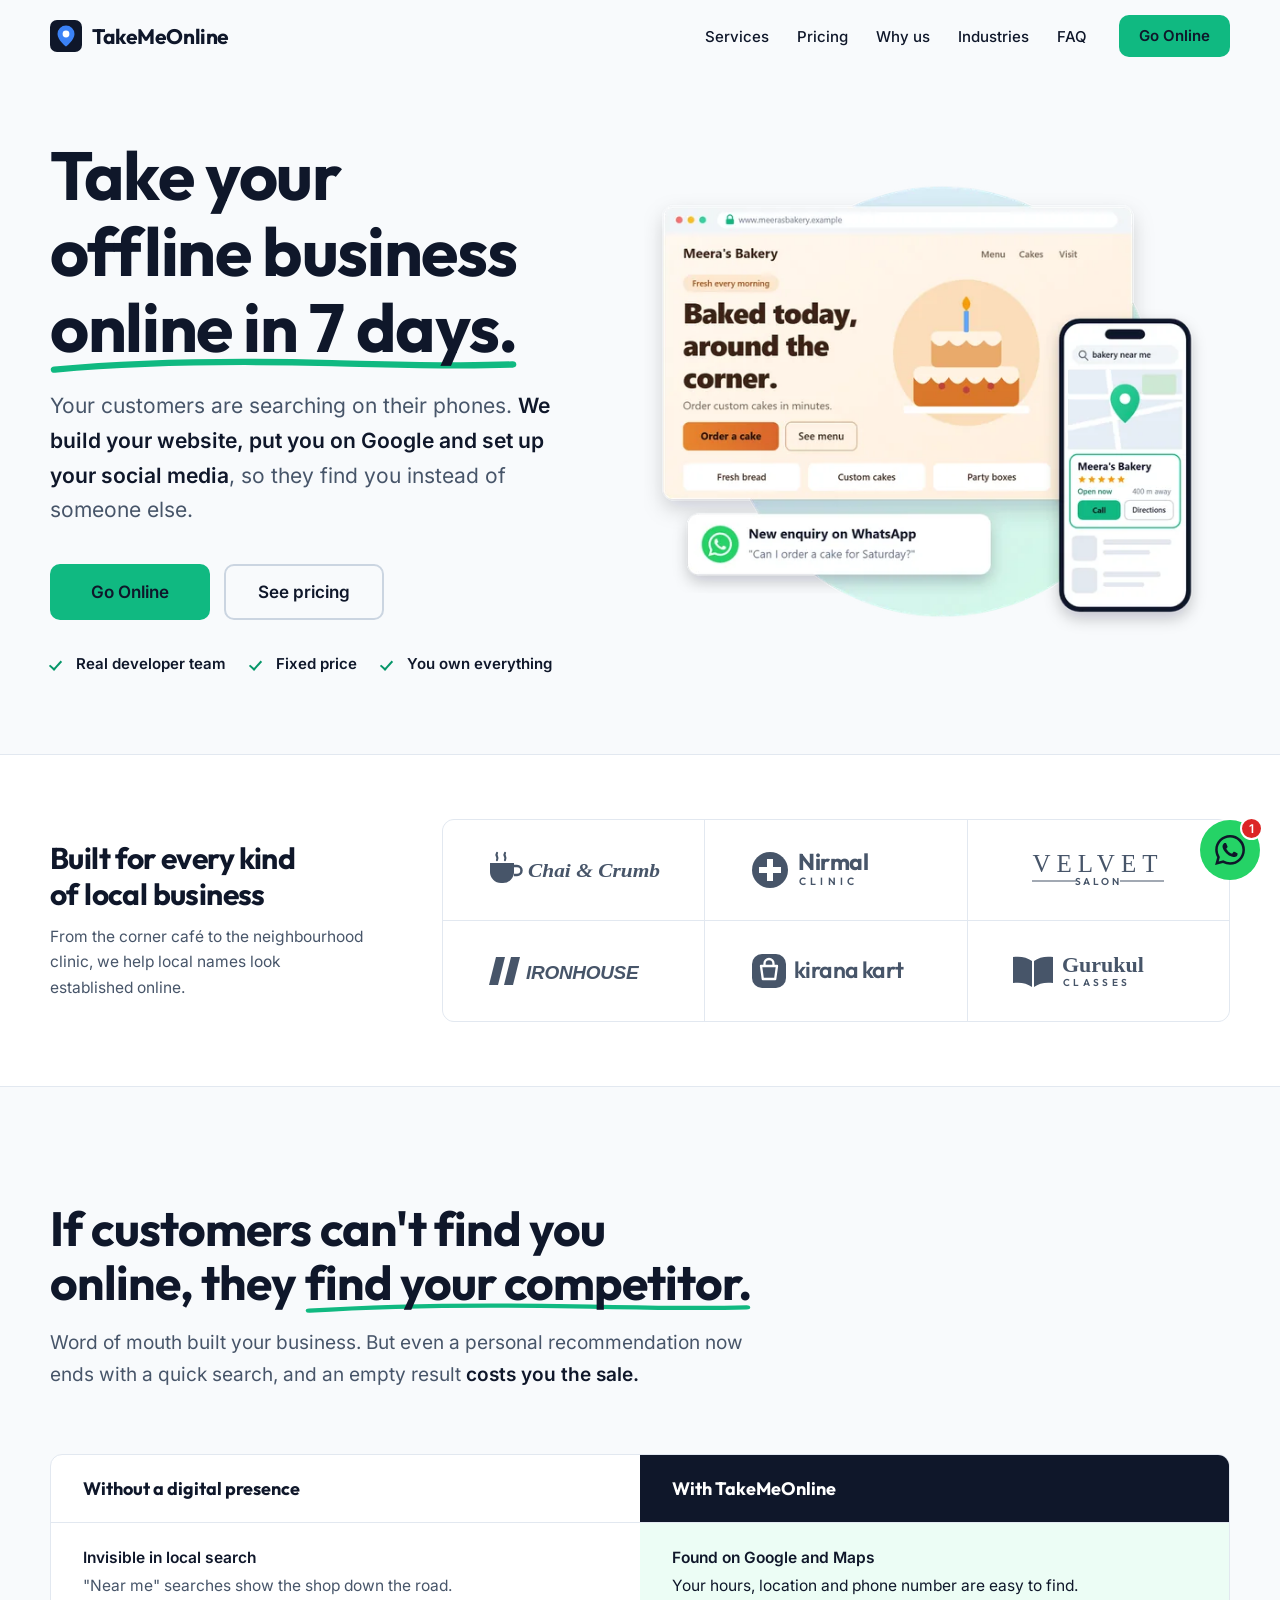
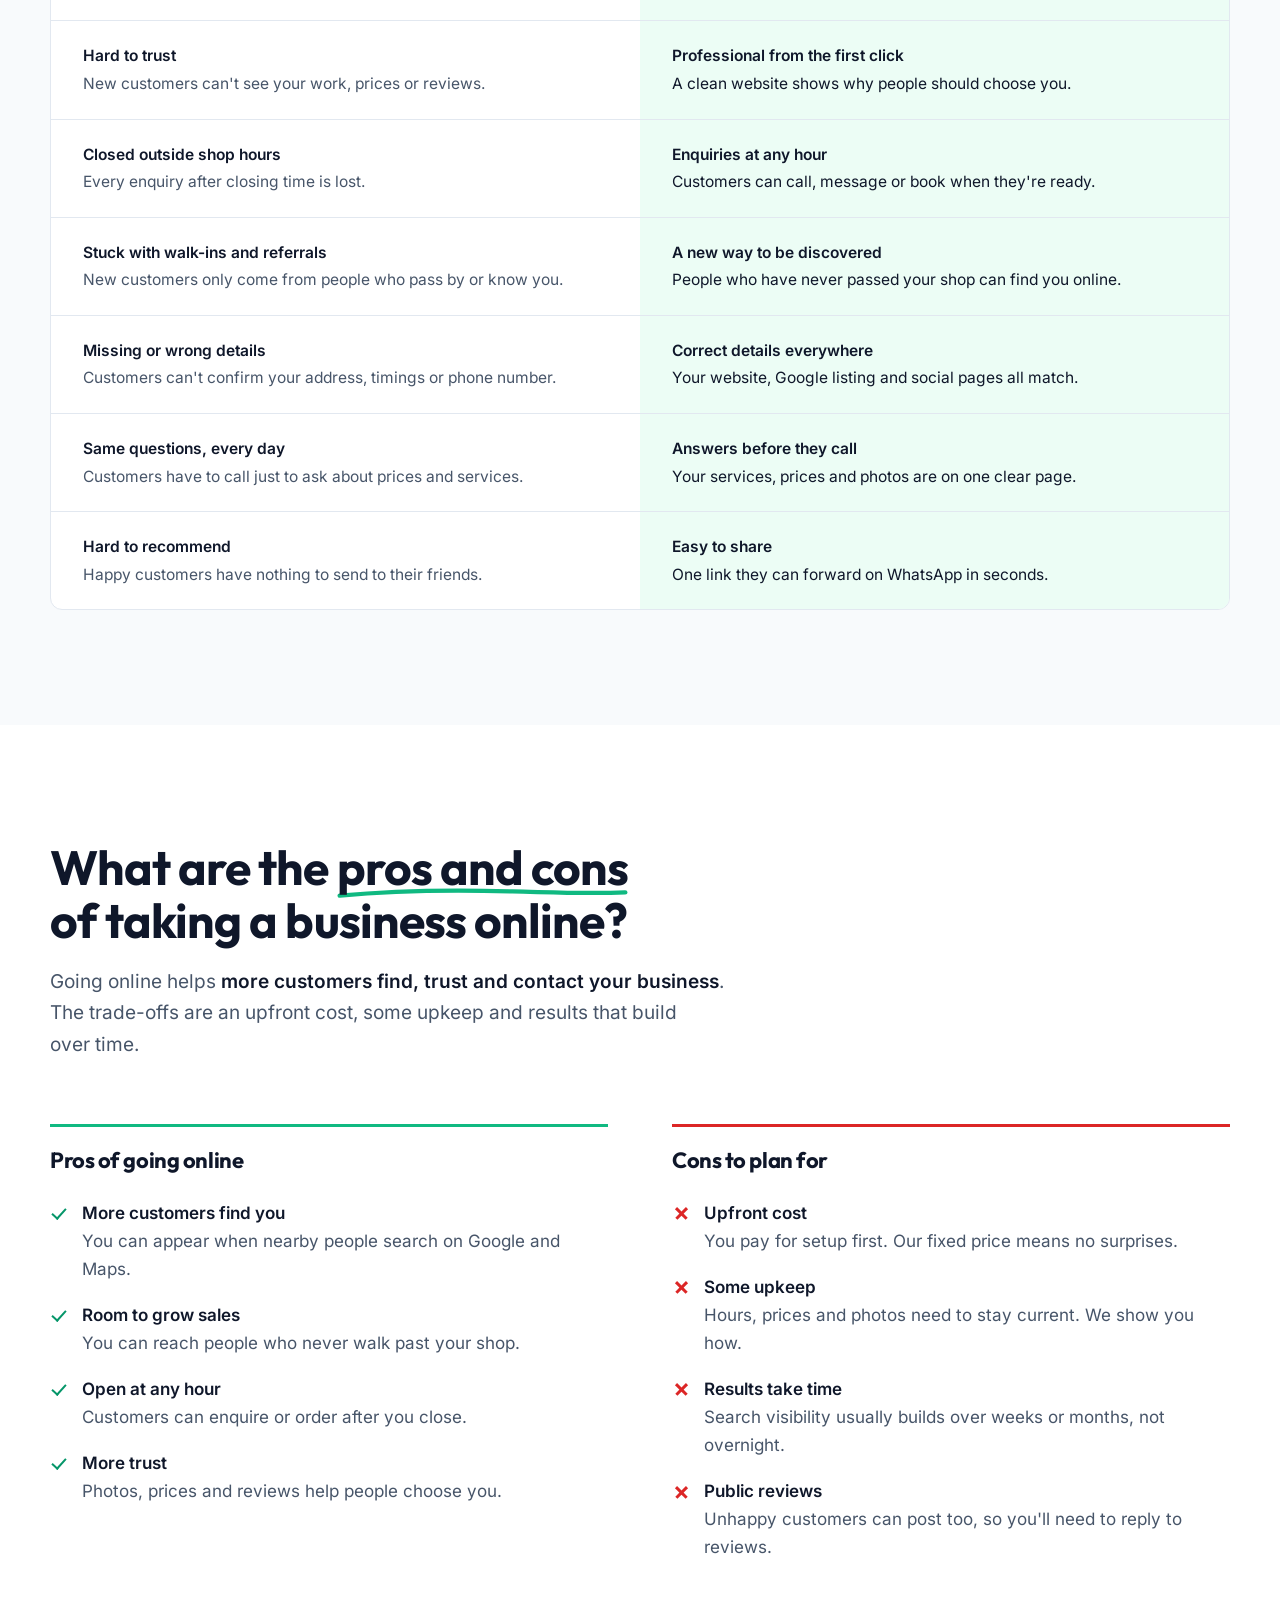
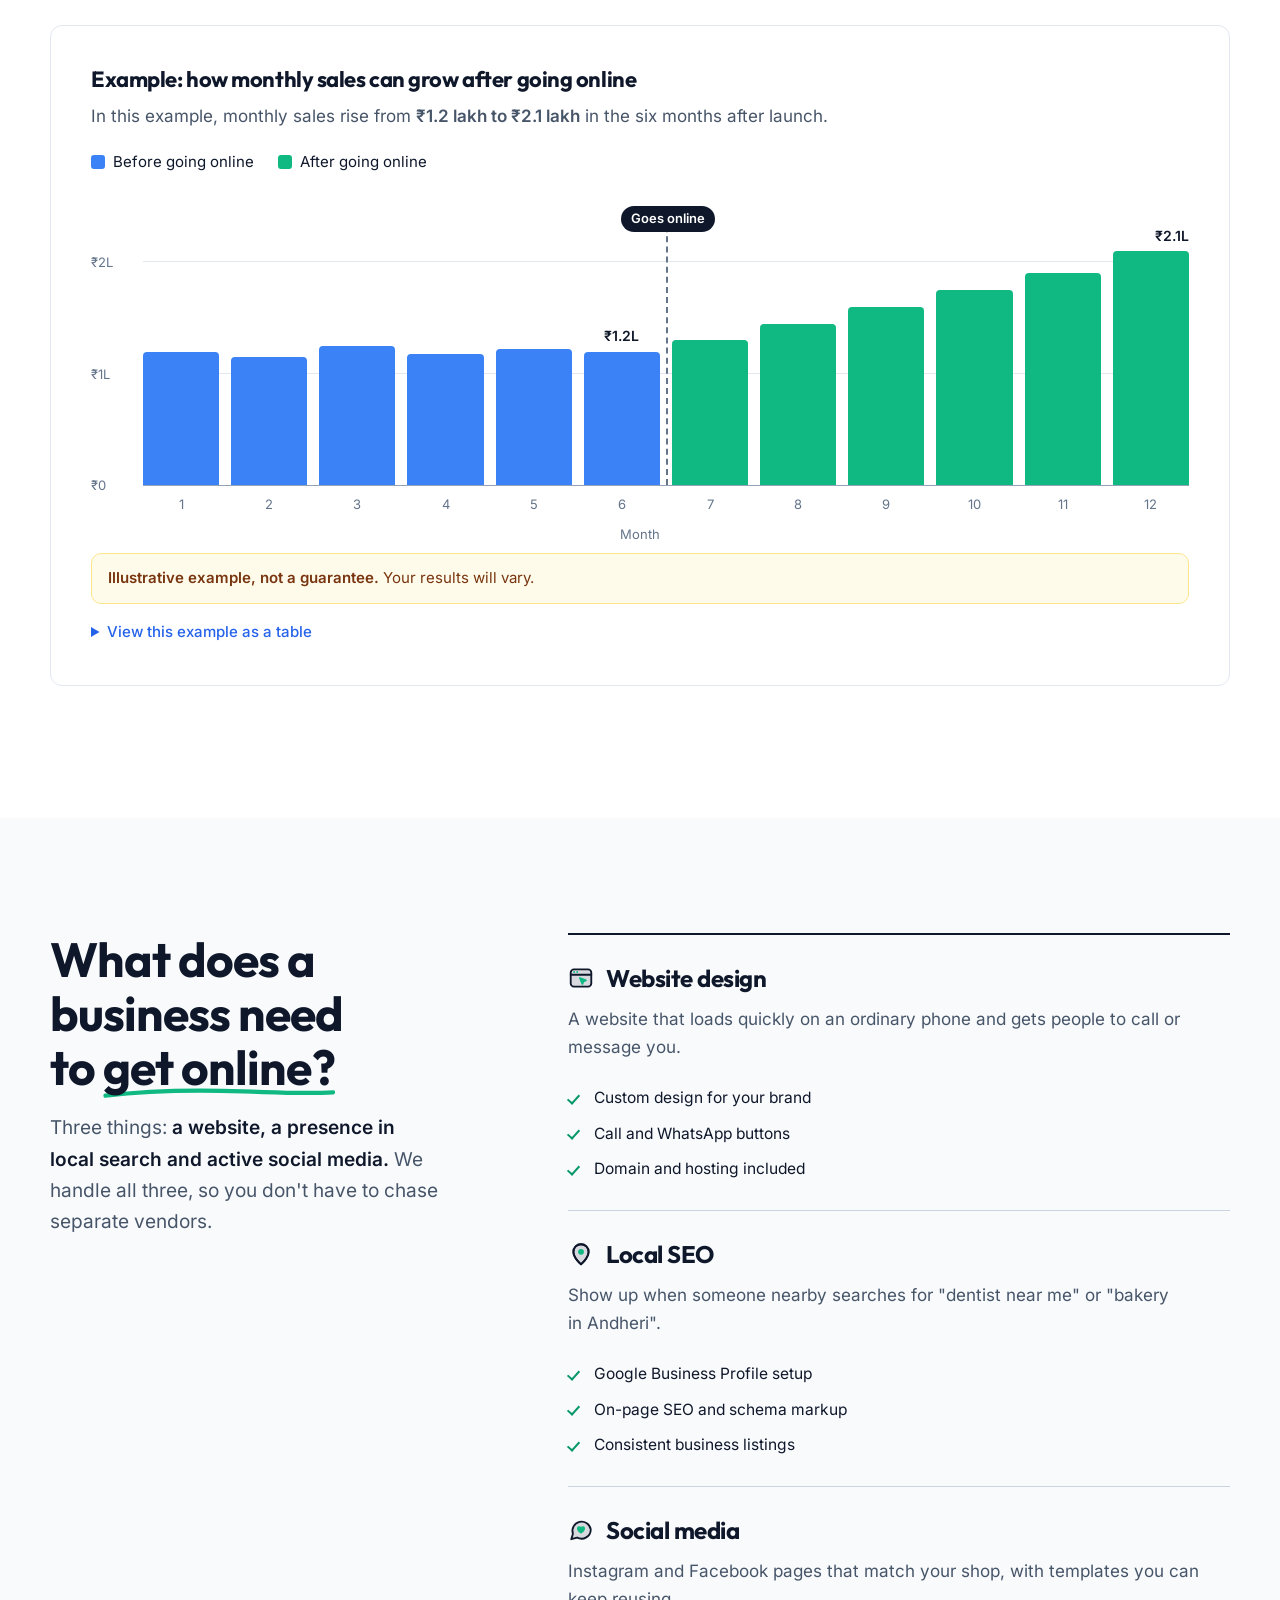
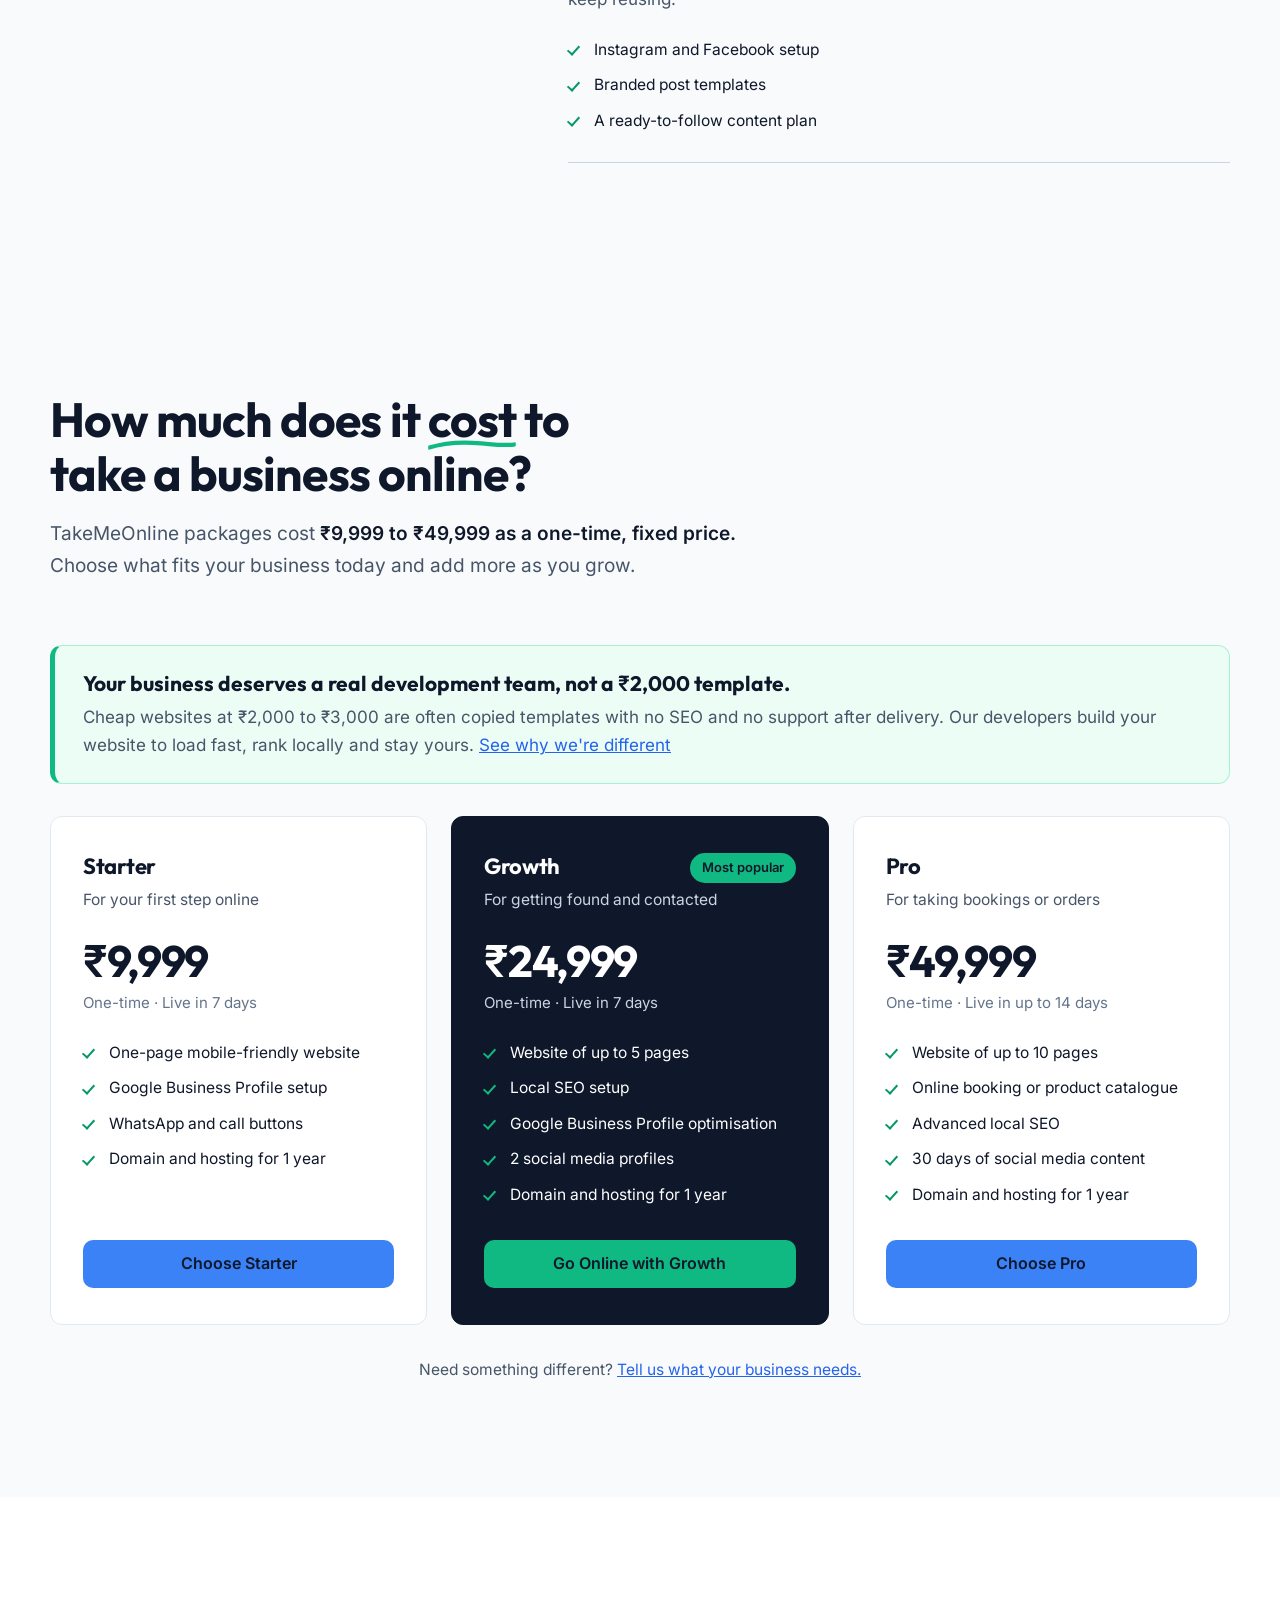
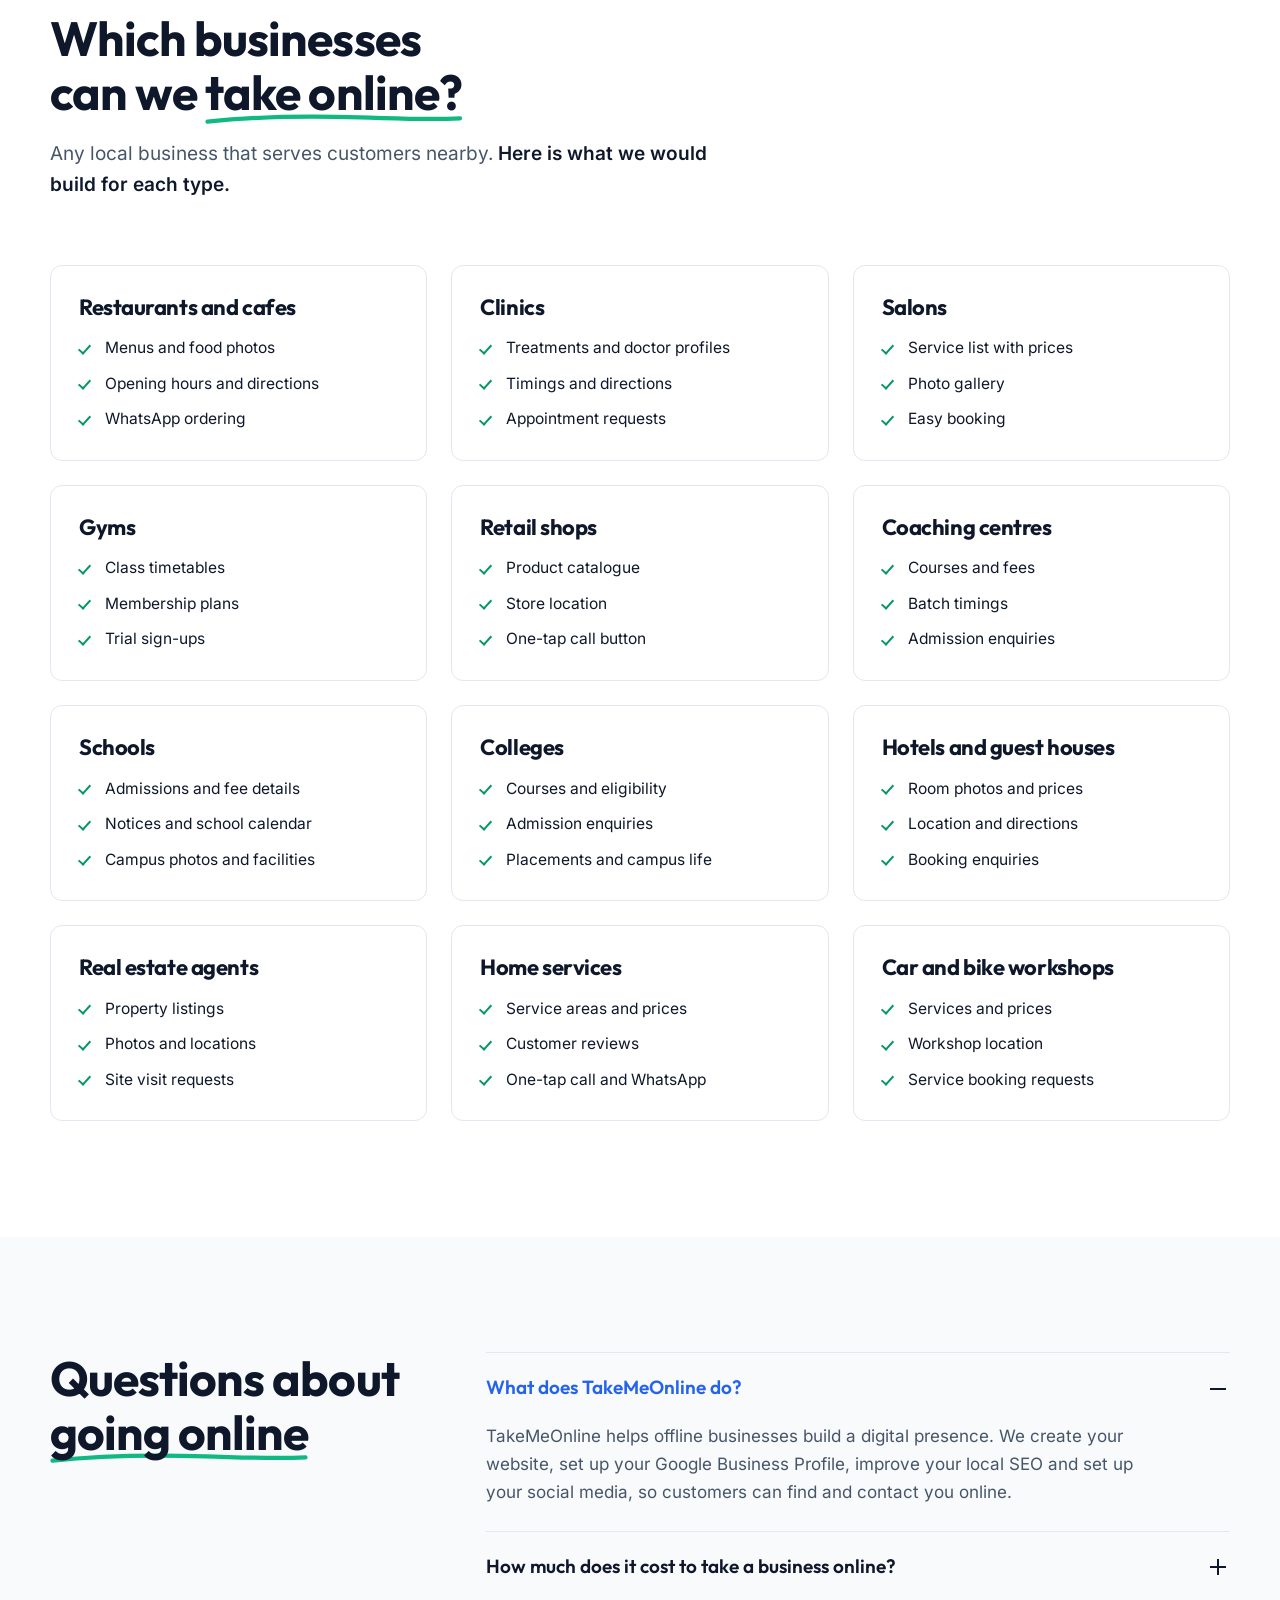
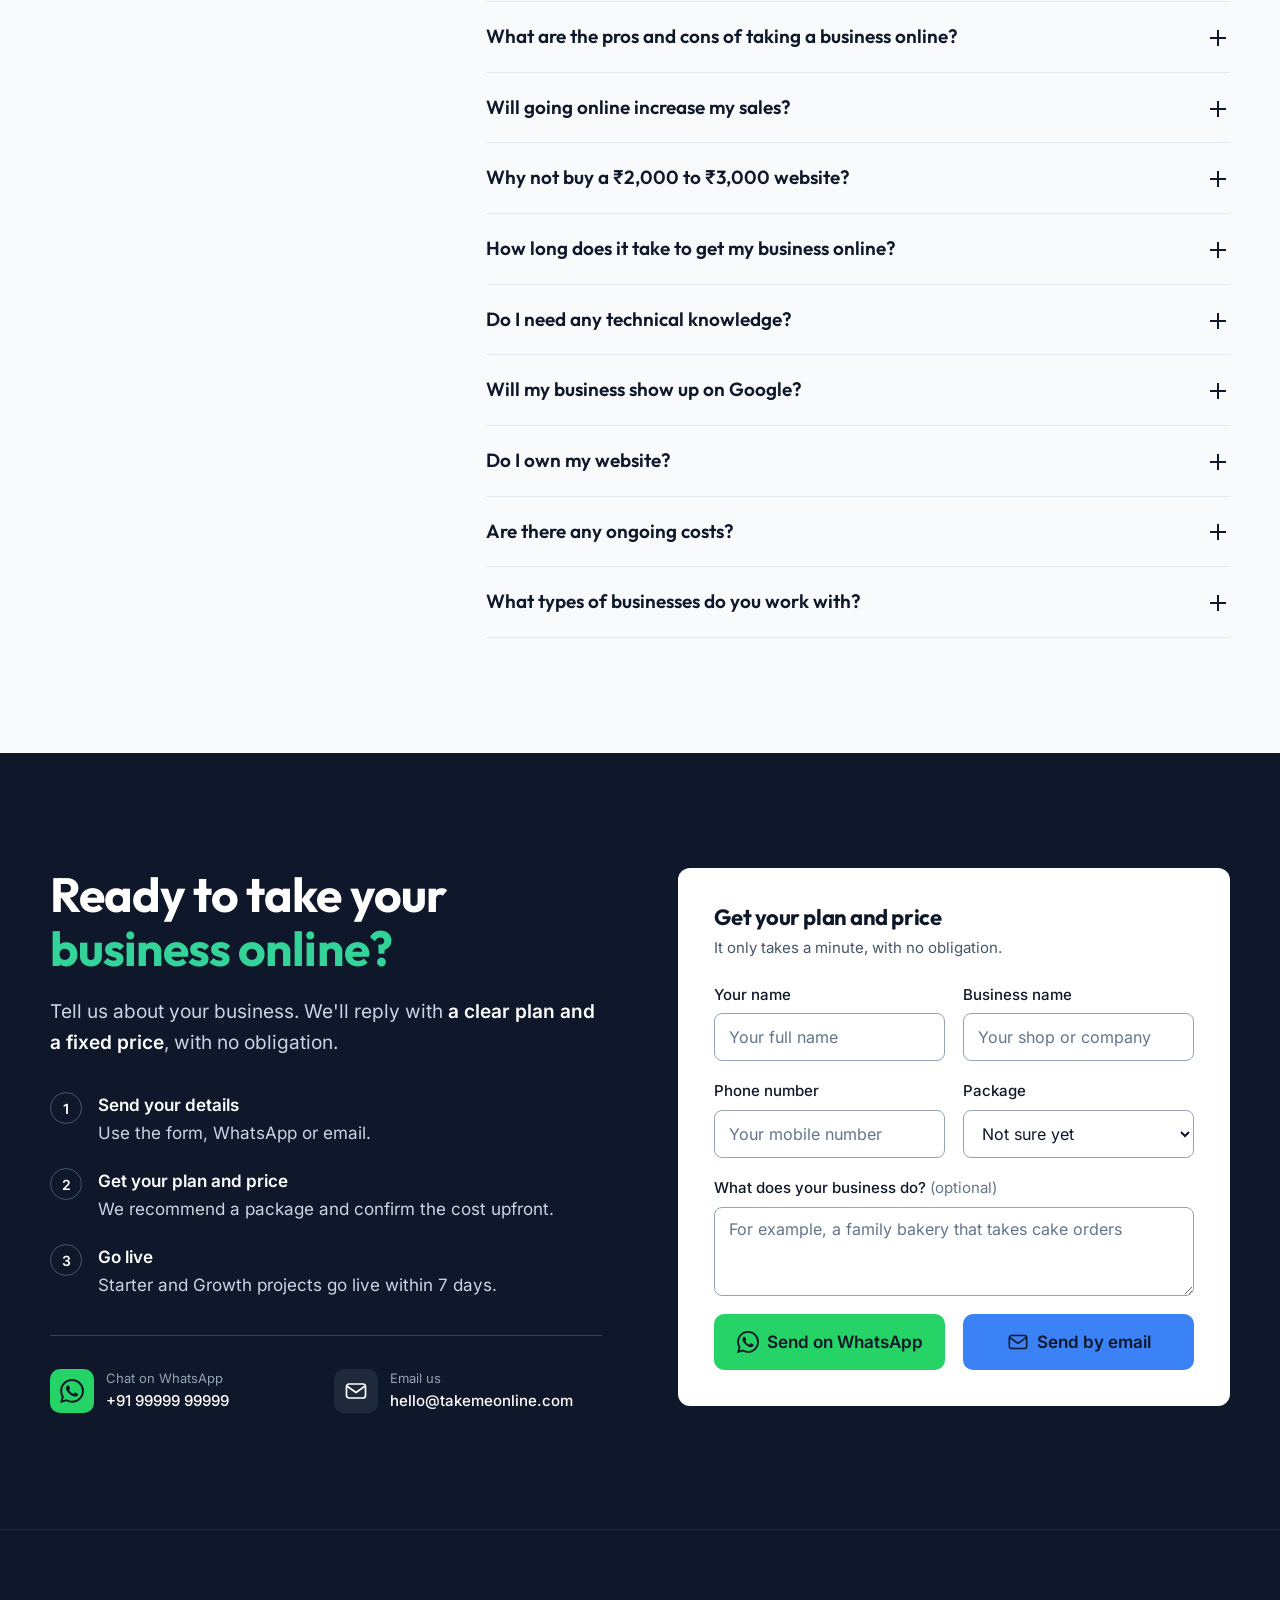
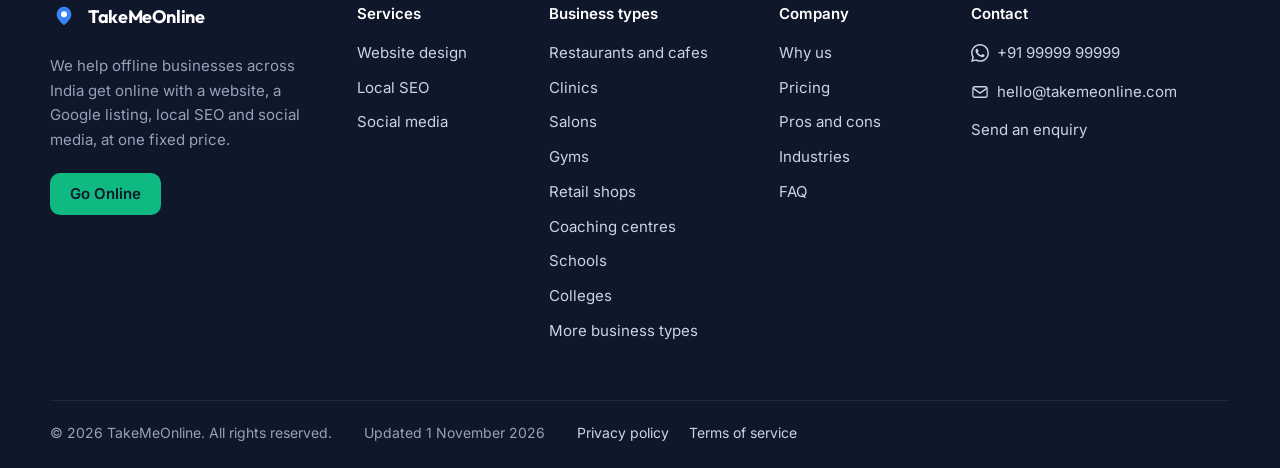
==== commit c65c1c16: "Add privacy policy and terms of service pages; update footer links and sitemap - Created new pages f" ====
--- a/index.html
+++ b/index.html
@@ -853,6 +853,10 @@
       <div class="footer-bottom">
         <p>© <span id="year">2026</span> TakeMeOnline. All rights reserved.</p>
         <p>Updated <time datetime="2026-11-01">1 November 2026</time></p>
+        <nav class="footer-legal" aria-label="Legal">
+          <a href="privacy-policy.html">Privacy policy</a>
+          <a href="terms-of-service.html">Terms of service</a>
+        </nav>
       </div>
     </div>
   </footer>
--- a/style.css
+++ b/style.css
@@ -39,7 +39,6 @@
   --font-heading: "Outfit", "Inter", system-ui, sans-serif;
   --font-body: "Inter", system-ui, sans-serif;
   --radius: 12px;
-  --shadow: 0 1px 2px rgb(15 23 42 / 0.05), 0 12px 32px rgb(15 23 42 / 0.07);
   --container: 1180px;
 }
 
@@ -345,10 +344,13 @@
   font-size: clamp(1.125rem, 2vw, 1.3125rem);
 }
 
+/* Paired buttons share one width, set by the longest label */
 .hero-actions {
-  display: flex;
-  flex-wrap: wrap;
+  display: grid;
+  grid-auto-flow: column;
+  grid-auto-columns: 1fr;
   gap: 0.875rem;
+  width: fit-content;
   margin-top: 2.25rem;
 }
 
@@ -856,7 +858,6 @@
 .price-featured {
   background: var(--navy);
   border-color: var(--navy);
-  box-shadow: var(--shadow);
   color: var(--on-navy);
 }
 
@@ -1064,10 +1065,16 @@
 }
 
 .contact-options {
-  display: flex;
-  flex-wrap: wrap;
+  display: grid;
+  grid-auto-flow: column;
+  grid-auto-columns: 1fr;
   gap: 0.75rem;
+  width: fit-content;
   margin-top: 1.75rem;
+}
+
+.contact-options .btn {
+  width: 100%;
 }
 
 .contact-steps {
@@ -1261,7 +1268,6 @@
   background: var(--white);
   border: 1px solid var(--line);
   border-radius: var(--radius);
-  box-shadow: var(--shadow);
 }
 
 .vs-table {
@@ -1353,7 +1359,7 @@
 }
 
 .why-cta .contact-options {
-  justify-content: center;
+  margin-inline: auto;
 }
 
 .why-cta .btn {
@@ -1372,7 +1378,6 @@
   height: 60px;
   background: #25d366;
   border-radius: 50%;
-  box-shadow: 0 14px 28px rgb(15 23 42 / 0.32);
   color: var(--navy);
   animation: levitate 2.8s ease-in-out infinite;
 }
@@ -1476,6 +1481,70 @@
   padding-top: 1.25rem;
   border-top: 1px solid #1e293b;
   font-size: 0.875rem;
+}
+
+.footer-legal {
+  display: flex;
+  flex-wrap: wrap;
+  gap: 0.25rem 1.25rem;
+}
+
+.footer-legal a {
+  color: var(--on-navy);
+  text-decoration: none;
+}
+
+.footer-legal a:hover {
+  color: var(--white);
+  text-decoration: underline;
+}
+
+/* Privacy policy and terms of service pages */
+.legal-hero h1 {
+  font-size: clamp(2.25rem, 5vw, 3.25rem);
+}
+
+.legal-date {
+  margin-top: 1rem;
+  color: var(--muted);
+  font-size: 0.9375rem;
+}
+
+.legal-section {
+  padding-block: clamp(2.5rem, 6vw, 4.5rem);
+}
+
+.legal-content > * {
+  max-width: 46rem;
+}
+
+.legal-content h2 {
+  margin-top: 2.5rem;
+  font-size: clamp(1.375rem, 2.5vw, 1.625rem);
+  line-height: 1.25;
+}
+
+.legal-content h2:first-child {
+  margin-top: 0;
+}
+
+.legal-content p,
+.legal-content ul {
+  margin-top: 0.875rem;
+}
+
+.legal-content ul {
+  padding-left: 1.25rem;
+  list-style: disc;
+}
+
+.legal-content li + li {
+  margin-top: 0.5rem;
+}
+
+.legal-content strong {
+  color: var(--navy);
+  font-weight: 600;
 }
 
 /* Scroll reveal runs only when JavaScript is available */
@@ -1552,7 +1621,6 @@
     padding: 1rem 1.25rem 1.5rem;
     background: var(--bg);
     border-bottom: 1px solid var(--line);
-    box-shadow: 0 12px 24px rgb(15 23 42 / 0.08);
   }
 
   .site-nav.is-open {
@@ -1618,8 +1686,10 @@
     grid-template-columns: minmax(0, 1fr);
   }
 
-  .hero-actions .btn {
-    flex: 1 1 100%;
+  .hero-actions,
+  .contact-options {
+    grid-auto-flow: row;
+    width: 100%;
   }
 }
 
